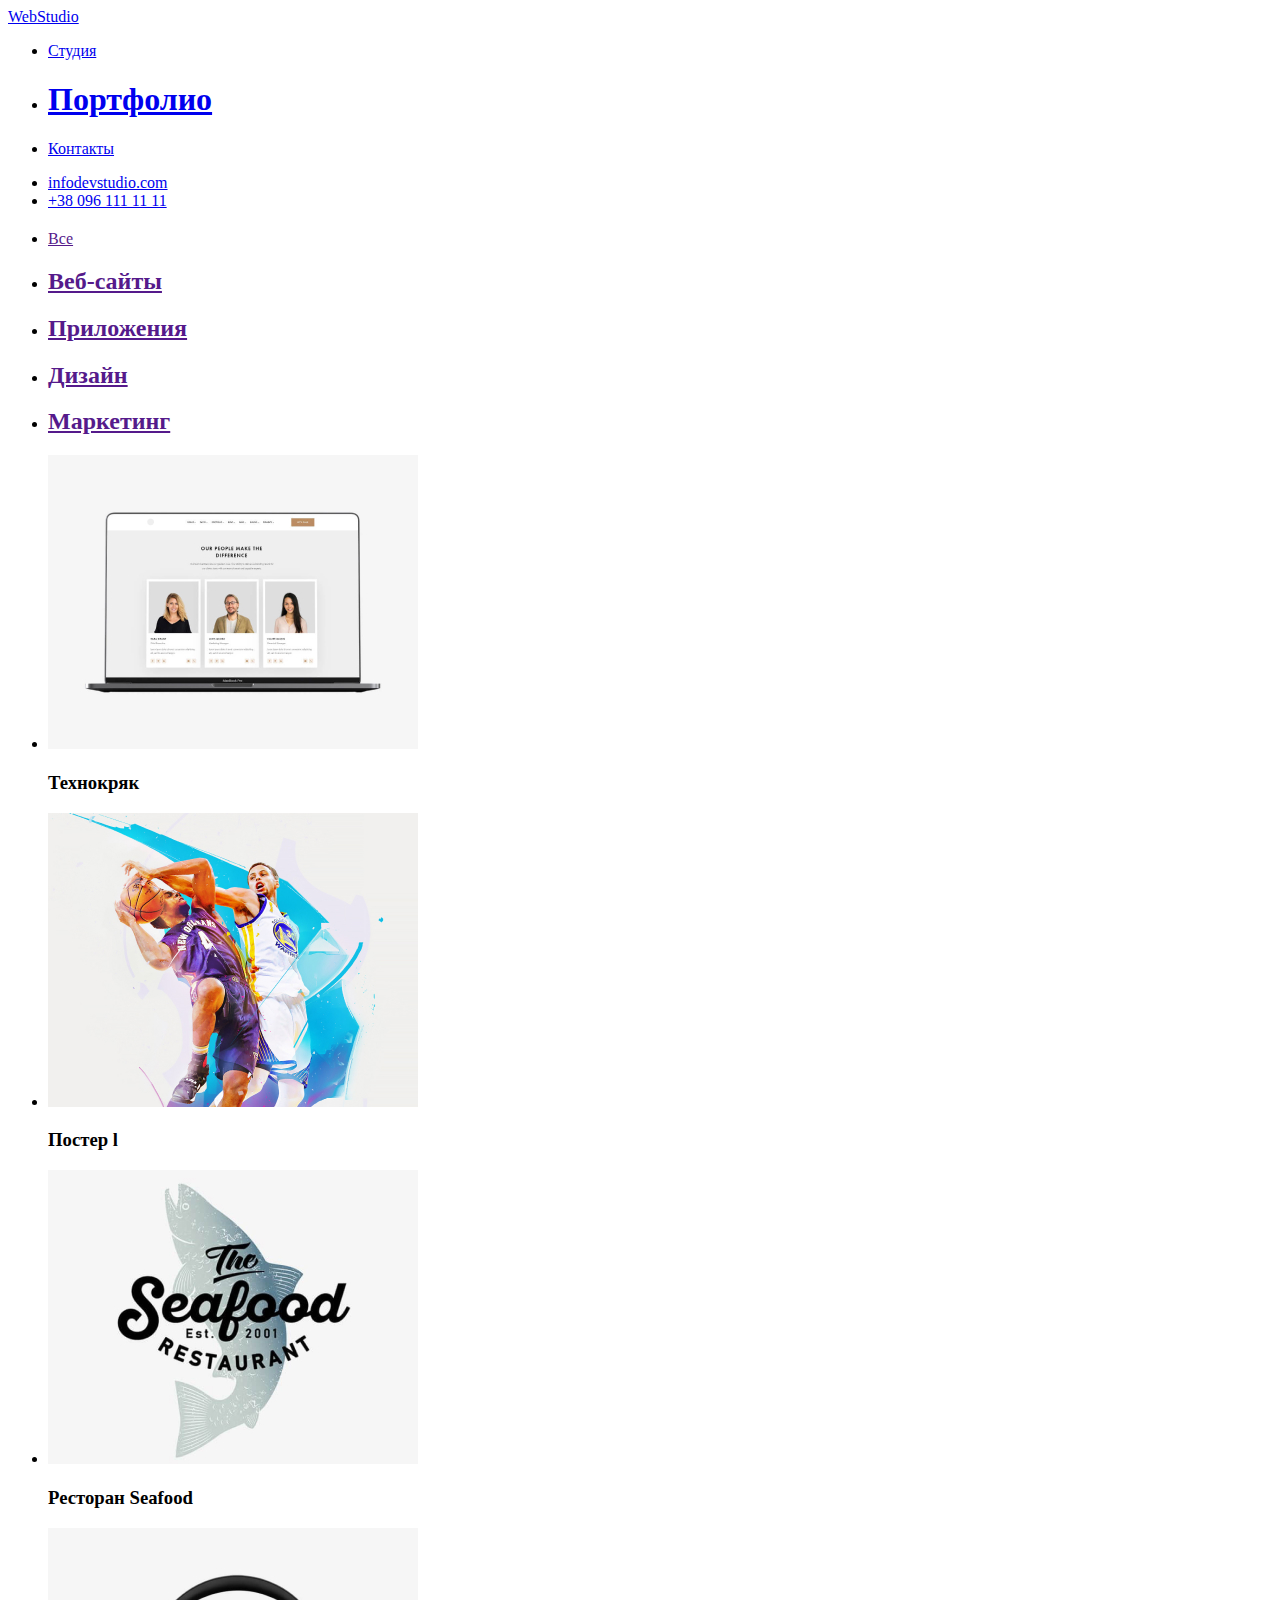
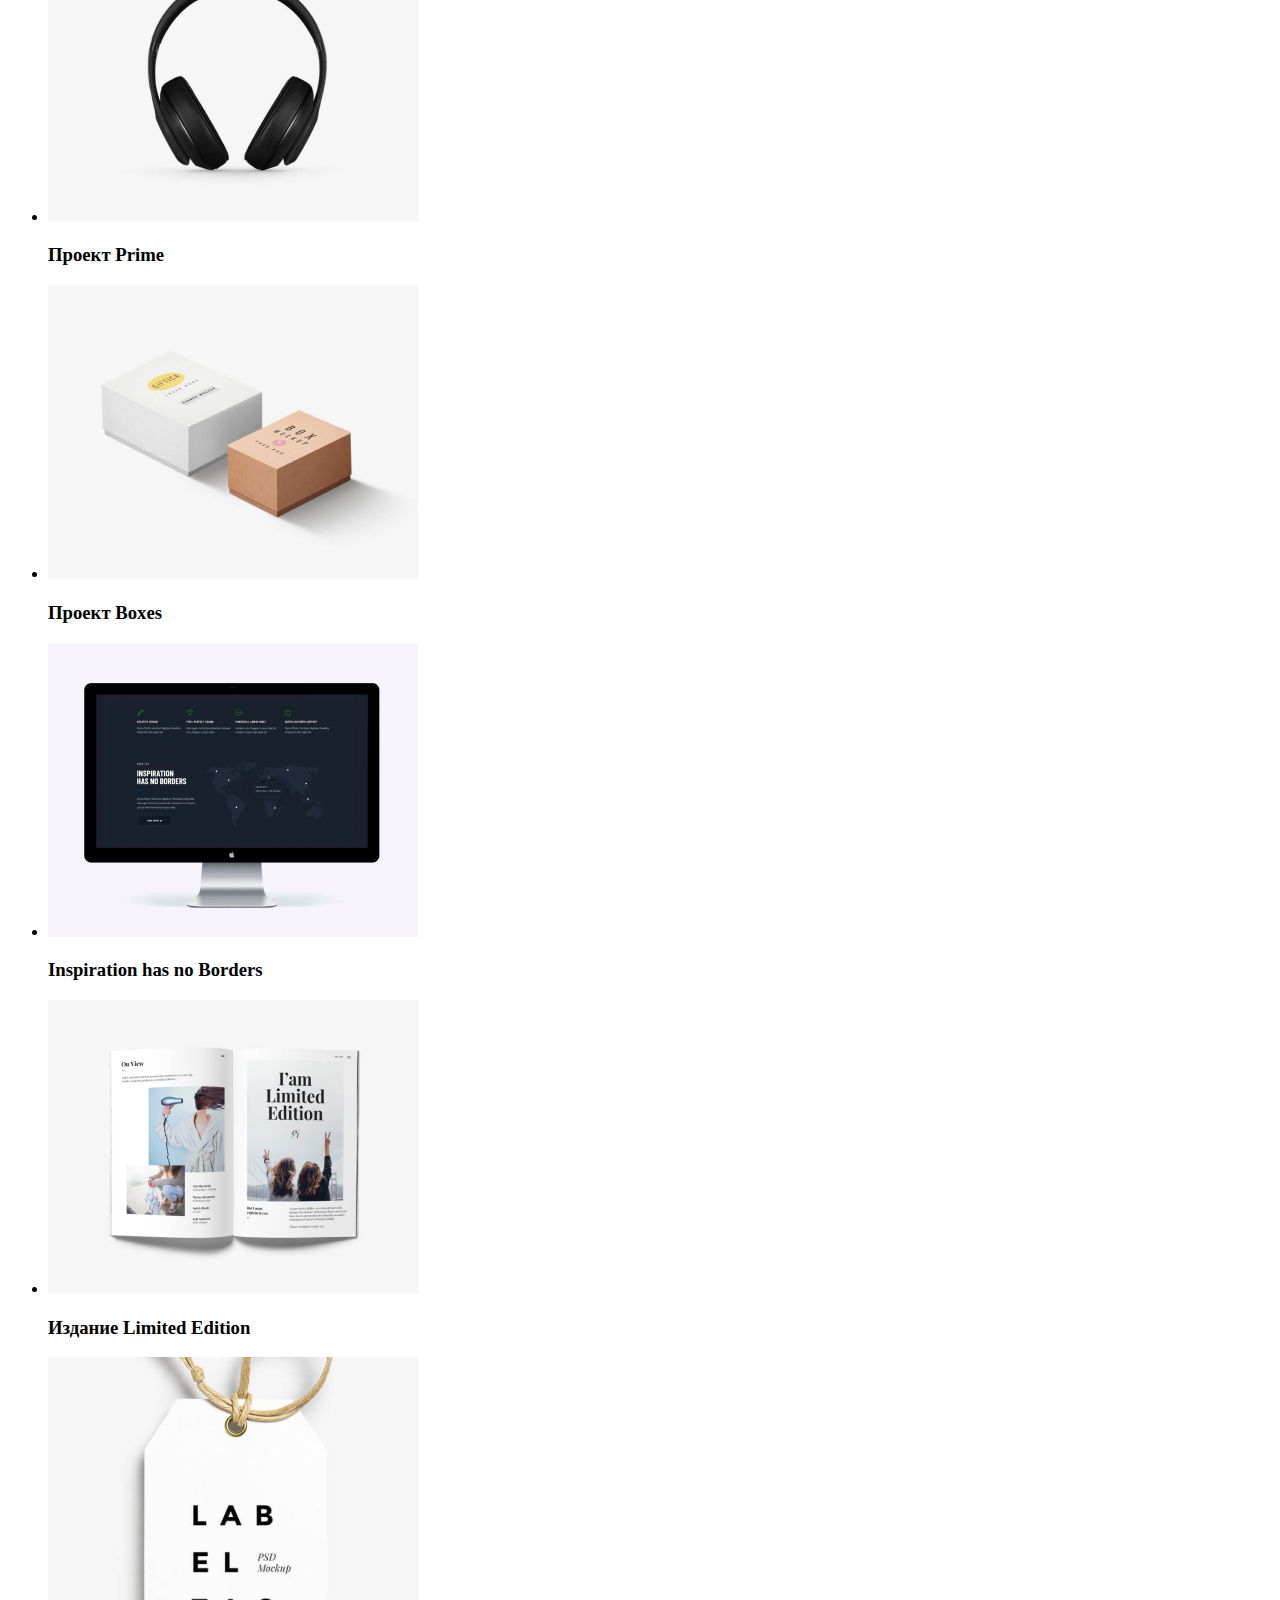
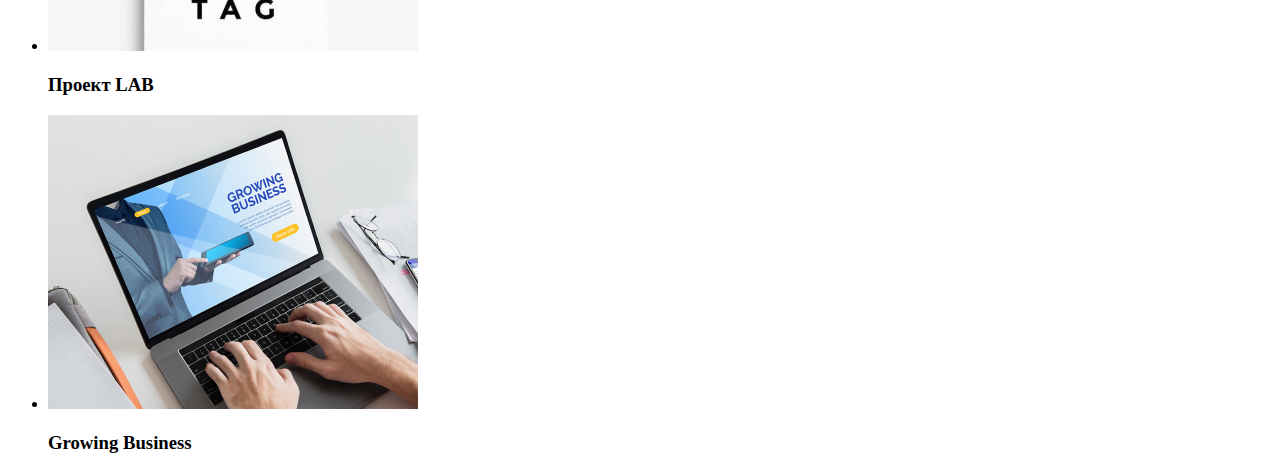
==== portfolio.html @ 46fba80f "Второе дз. Не законченное. Завтра все сделаю." ====
<!DOCTYPE html>
<html lang="ru">
<head>
    <meta charset="UTF-8">
    <meta http-equiv="X-UA-Compatible" content="IE=edge">
    <meta name="viewport" content="width=device-width, initial-scale=1.0">
    <title>Portfolio</title>
</head>
<body>
    <header>
        <a href="#">WebStudio</a>
        
        <nav>
            <ul>
                <li><a href="#">Студия</a></li>
                <li><a href="#"><h1>Портфолио</h1></a></li>
                <li><a href="#">Контакты</a></li>
            </ul>
        </nav>
        
        <ul>
            <li>
                <a href="mailto:infodevstudio.com">infodevstudio.com</a>
            </li>
            <li>
                <a href="tel:+380961111111">+38 096 111 11 11</a>
            </li>
        </ul>
    </header>

    <main>
        <section>
            <ul>
                <li><a href=""><h2></h2>Все</a></li>
                <li><a href=""><h2>Веб-сайты</h2></a></li>
                <li><a href=""><h2>Приложения</h2></a></li>
                <li><a href=""><h2>Дизайн</h2></a></li>
                <li><a href=""><h2>Маркетинг</h2></a></li>
            </ul>
        </section>

        <section>
            <ul>
                <li>
                    <img src="./images/people.jpg" alt="Люди" width="370">
                    <h3>Технокряк</h3>
                    <p></p>
                </li>
                <li>
                    <img src="./images/sport.jpg" alt="Спортсмены" width="370">
                    <h3>Постер <span>l</span> </h3>
                    <p></p>
                </li>
                <li>
                    <img src="./images/seafood.jpg" alt="Морская еда" width="370">
                    <h3>Ресторан Seafood</h3>
                    <p></p>
                </li>
                <li>
                    <img src="./images/nausnik.jpg" alt="Наушники" width="370">
                    <h3>Проект Prime</h3>
                    <p></p>
                </li>
                <li>
                    <img src="./images/boxes.jpg" alt="Подарочная упаковка" width="370">
                    <h3>Проект Boxes</h3>
                    <p></p>
                </li>
                <li>
                    <img src="./images/display.jpg" alt="Монитор" width="370">
                    <h3>Inspiration has no Borders</h3>
                    <p></p>
                </li>
                <li>
                    <img src="./images/book.jpg" alt="Книга" width="370">
                    <h3>Издание Limited Edition</h3>
                    <p></p>
                </li>
                <li>
                    <img src="./images/sheet.jpg" alt="Этикетка" width="370">
                    <h3>Проект LAB</h3>
                    <p></p>
                </li>
                <li>
                    <img src="./images/notebook.jpg" alt="Ноутбук" width="370">
                    <h3>Growing Business</h3>
                    <p></p>
                </li>
            </ul>
        </section>
    </main>

    <footer>

    </footer>
    
</body>
</html>
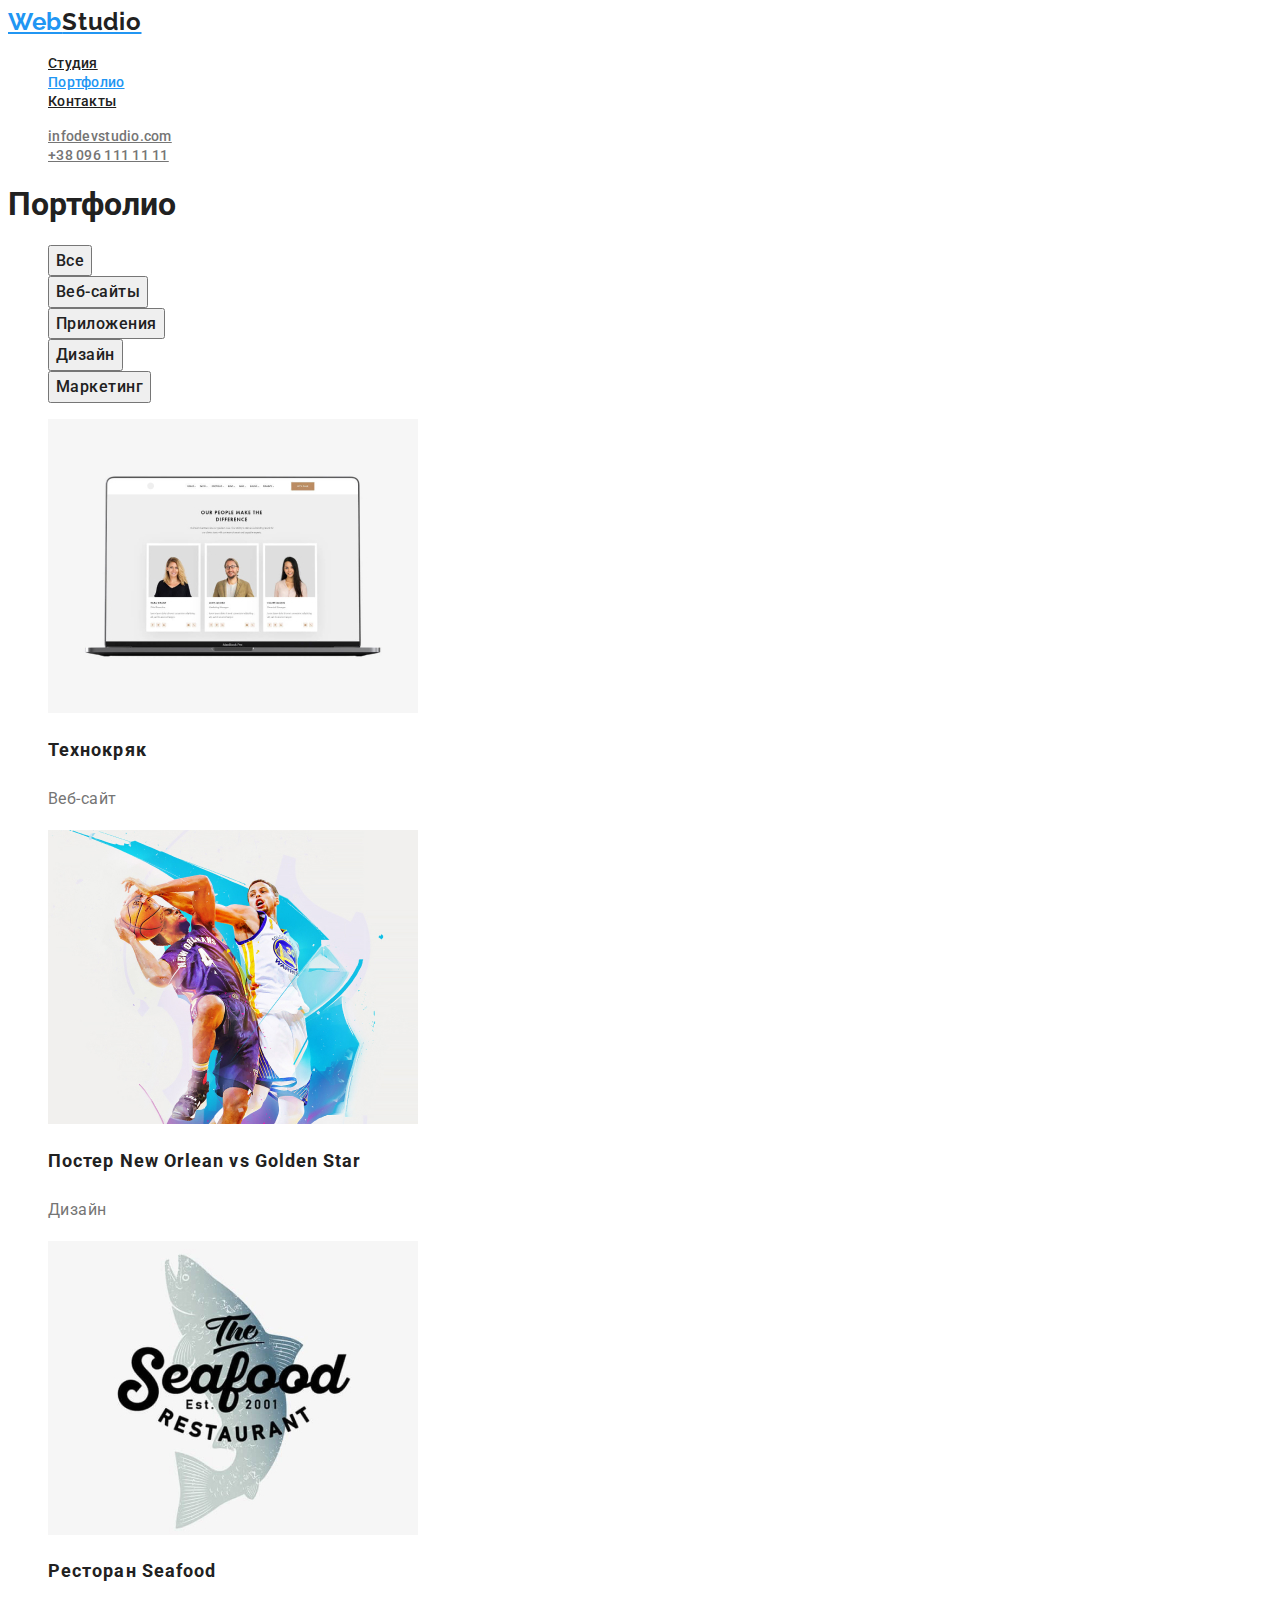
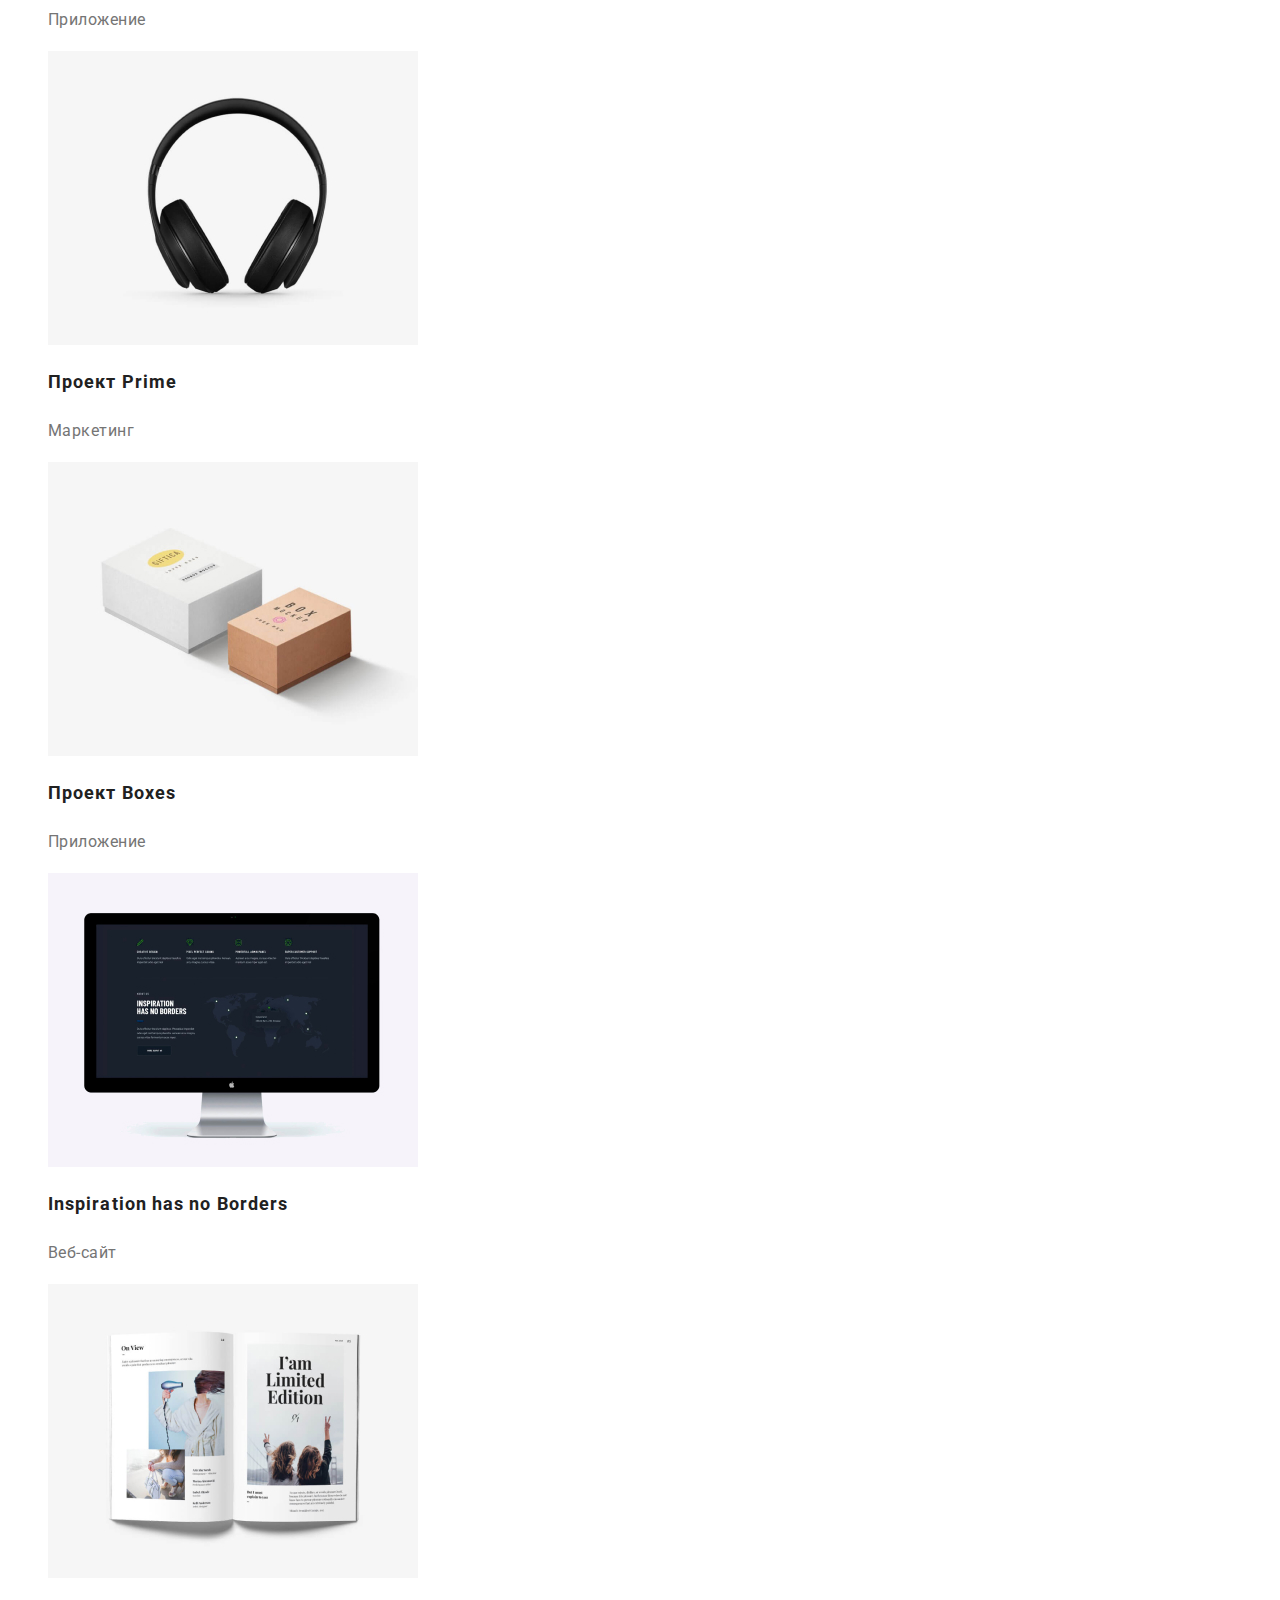
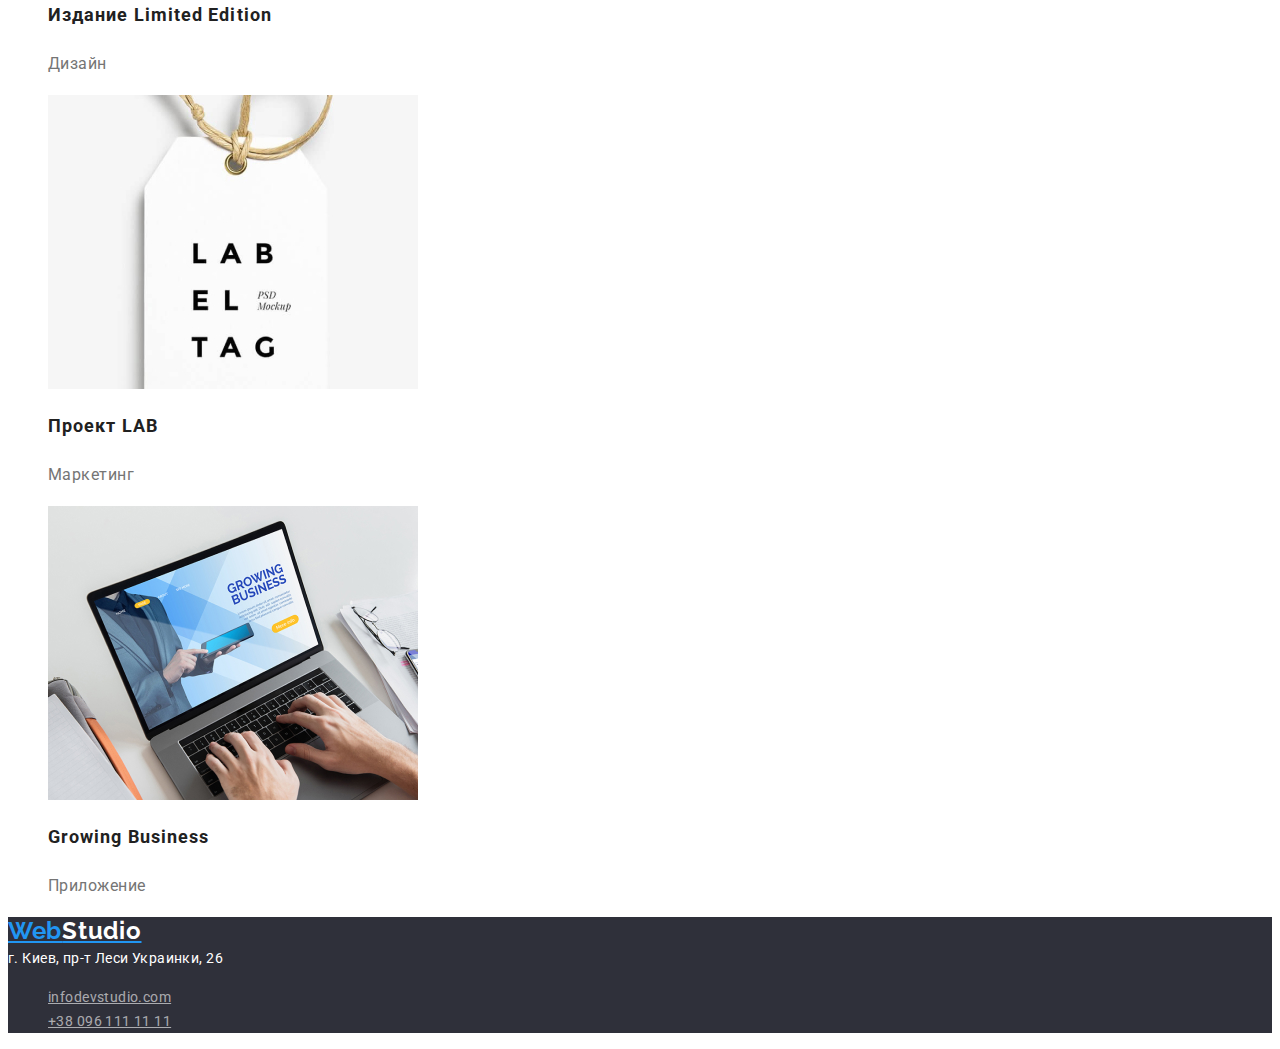
==== commit 8b92eeb6: "Домашка №2" ====
--- a/portfolio.html
+++ b/portfolio.html
@@ -5,93 +5,108 @@
     <meta http-equiv="X-UA-Compatible" content="IE=edge">
     <meta name="viewport" content="width=device-width, initial-scale=1.0">
     <title>Portfolio</title>
+    <link rel="preconnect" href="https://fonts.googleapis.com">
+    <link rel="preconnect" href="https://fonts.gstatic.com" crossorigin>
+    <link href="https://fonts.googleapis.com/css2?family=Raleway:wght@700&family=Roboto:wght@400;500;700;900&display=swap"
+        rel="stylesheet">
+    <link rel="stylesheet" href="./css/styles.css">
 </head>
 <body>
     <header>
-        <a href="#">WebStudio</a>
+        <a href="#" class="logo">Web<span class="logo-header">Studio</span></a>
         
-        <nav>
+        <nav class="site-nav">
             <ul>
-                <li><a href="#">Студия</a></li>
-                <li><a href="#"><h1>Портфолио</h1></a></li>
-                <li><a href="#">Контакты</a></li>
+                <li><a href="./index.html" class="link ">Студия</a></li>
+                <li><a href="./portfolio.html"class="link current">Портфолио</a></li>
+                <li><a href="#"class="link">Контакты</a></li>
             </ul>
         </nav>
         
-        <ul>
+        <ul class="auth-header">
             <li>
-                <a href="mailto:infodevstudio.com">infodevstudio.com</a>
+                <a href="mailto:infodevstudio.com" class="auth-link">infodevstudio.com</a>
             </li>
             <li>
-                <a href="tel:+380961111111">+38 096 111 11 11</a>
+                <a href="tel:+380961111111" class="auth-link">+38 096 111 11 11</a>
             </li>
         </ul>
     </header>
 
     <main>
-        <section>
-            <ul>
-                <li><a href=""><h2></h2>Все</a></li>
-                <li><a href=""><h2>Веб-сайты</h2></a></li>
-                <li><a href=""><h2>Приложения</h2></a></li>
-                <li><a href=""><h2>Дизайн</h2></a></li>
-                <li><a href=""><h2>Маркетинг</h2></a></li>
-            </ul>
-        </section>
+        <h1>Портфолио</h1>
+        <ul>
+            <li ><button type="button"class="filter-button filter">Все</button></li>
+            <li><button type="button" class="filter-button filter">Веб-сайты</button></li>
+            <li><button type="button" class="filter-button filter">Приложения</button></li>
+            <li><button type="button" class="filter-button filter">Дизайн</button></li>
+            <li><button type="button" class="filter-button filter">Маркетинг</button></li>
+        </ul>
 
         <section>
             <ul>
                 <li>
                     <img src="./images/people.jpg" alt="Люди" width="370">
-                    <h3>Технокряк</h3>
-                    <p></p>
+                    <h2 class="card-title">Технокряк</h2>
+                    <p class="card-filter">Веб-сайт</p>
                 </li>
                 <li>
                     <img src="./images/sport.jpg" alt="Спортсмены" width="370">
-                    <h3>Постер <span>l</span> </h3>
-                    <p></p>
+                    <h2 class="card-title">Постер <span lang="en">New Orlean vs Golden Star</span></h2>
+                    <p class="card-filter">Дизайн</p>
                 </li>
                 <li>
                     <img src="./images/seafood.jpg" alt="Морская еда" width="370">
-                    <h3>Ресторан Seafood</h3>
-                    <p></p>
+                    <h2 class="card-title">Ресторан <span lang="en">Seafood</span></h2>
+                    <p class="card-filter">Приложение</p>
                 </li>
                 <li>
                     <img src="./images/nausnik.jpg" alt="Наушники" width="370">
-                    <h3>Проект Prime</h3>
-                    <p></p>
+                    <h2 class="card-title">Проект <span lang="en">Prime</span> </h2>
+                    <p class="card-filter">Маркетинг</p>
                 </li>
                 <li>
                     <img src="./images/boxes.jpg" alt="Подарочная упаковка" width="370">
-                    <h3>Проект Boxes</h3>
-                    <p></p>
+                    <h2 class="card-title">Проект <span lang="en">Boxes</span></h2>
+                    <p class="card-filter">Приложение</p>
                 </li>
                 <li>
                     <img src="./images/display.jpg" alt="Монитор" width="370">
-                    <h3>Inspiration has no Borders</h3>
-                    <p></p>
+                    <h2 class="card-title"><span lang="en">Inspiration has no Borders</span></h2>
+                    <p class="card-filter">Веб-сайт</p>
                 </li>
                 <li>
                     <img src="./images/book.jpg" alt="Книга" width="370">
-                    <h3>Издание Limited Edition</h3>
-                    <p></p>
+                    <h2 class="card-title">Издание <span lang="en"></span> Limited Edition</h2>
+                    <p class="card-filter">Дизайн</p>
                 </li>
                 <li>
                     <img src="./images/sheet.jpg" alt="Этикетка" width="370">
-                    <h3>Проект LAB</h3>
-                    <p></p>
+                    <h2 class="card-title">Проект  <span lang="en">LAB</span> </h2>
+                    <p class="card-filter">Маркетинг</p>
                 </li>
                 <li>
                     <img src="./images/notebook.jpg" alt="Ноутбук" width="370">
-                    <h3>Growing Business</h3>
-                    <p></p>
+                    <h2 class="card-title"> <span lang="en">Growing Business</span> </h2>
+                    <p class="card-filter">Приложение</p>
                 </li>
             </ul>
         </section>
     </main>
 
-    <footer>
-
+    <footer class="background-footer">
+        <a href="#" class="logo">Web<span class="logo-footer">Studio</span></a>
+        <address class="adress">
+            г. Киев, пр-т Леси Украинки, 26
+        </address>
+        <ul>
+            <li>
+                <a href="mailto:infodevstudio.com" class="footer-auth">infodevstudio.com</a>
+            </li>
+            <li>
+                <a href="tel:+380961111111" class="footer-auth">+38 096 111 11 11</a>
+            </li>
+        </ul>
     </footer>
     
 </body>
--- a/css/styles.css
+++ b/css/styles.css
@@ -0,0 +1,130 @@
+/* Цвет основного текста #212121 */
+/* Цвет вторичного тексат #757575 */
+/* Цвет текста телефона и почты в футере rgba(255, 255, 255, 0.6) */
+/* Белый цвет #FFFFFF */
+/* Цвет акцентированных элементов #2196F3 */
+/* Цвет фона футера #2F303A */
+
+:root {
+    --brend-color: #2196F3;
+    --white: #fff;
+    --main-text-color: #212121;
+    --second-text-color: #757575;
+    --color-text-footer: rgba(255, 255, 255, 0.6);
+    --footer-color: #2F303A;
+}
+
+/* Общие стили для тега боди */
+body{
+    background-color: #fff;
+    font-family: roboto, sans-serif;
+    color: #212121;
+}
+
+
+/* Цвет половины логотипа */
+.logo-header {
+    color: var(--main-text-color);
+}
+
+/* Убираем в списках точки, Репета показал - прикольно!*/
+ul {
+    list-style: none;
+
+}
+.logo {   
+        font-family: 'Raleway';
+        font-weight: 700;
+        font-size: 24px;
+        line-height: 1.2;
+        /* identical to box height */
+        letter-spacing: 0.03em;
+        color: var(--brend-color);
+}
+/* HADER */
+/* Навигация */
+.site-nav a {
+    font-family: 'Roboto';
+    font-weight: 500;
+    font-size: 14px;
+    line-height: 1.2;
+    letter-spacing: 0.02em;
+    color: var(--main-text-color);
+}
+
+.site-nav .link.current {
+    color: var(--brend-color);
+}
+
+.auth-link {
+    font-family: 'Roboto';
+    font-weight: 500;
+    font-size: 14px;
+    line-height: 1.2;
+    letter-spacing: 0.02em;
+    color: var(--second-text-color);
+}
+
+.filter-button {
+    font-family: 'Roboto';
+    font-weight: 500;
+    font-size: 16px;
+    line-height: 1.6;
+    text-align: center;
+    letter-spacing: 0.03em;
+    color: var(--main-text-color);
+}
+
+.filter-button.filter:hover,
+.filter-button.filter:focus
+ {
+    cursor: pointer;
+    background-color: var(--brend-color);
+}
+/* Область карточек */
+.card-title {
+font-family: 'Roboto';
+font-weight: 700;
+font-size: 18px;
+line-height: 2;
+letter-spacing: 0.06em;
+color: var(--main-text-color);
+}
+
+.card-filter {
+    font-family: 'Roboto';
+    font-size: 16px;
+    line-height: 30px;
+    letter-spacing: 0.03em;
+    color: var(--second-text-color);
+}
+
+/* Footer */
+
+.background-footer {
+    background: var(--footer-color);
+}
+
+.logo-footer {
+    color: var(--white);
+}
+
+.adress {
+    font-family: 'Roboto';
+    font-style: normal;
+    font-weight: 400;
+    font-size: 14px;
+    line-height: 24px;
+    letter-spacing: 0.03em;
+    color: var(--white);
+}
+
+.footer-auth {
+    font-family: 'Roboto';
+        font-style: normal;
+        font-weight: 400;
+        font-size: 14px;
+        line-height: 1.7;
+        letter-spacing: 0.03em;
+        color: var(--color-text-footer);
+}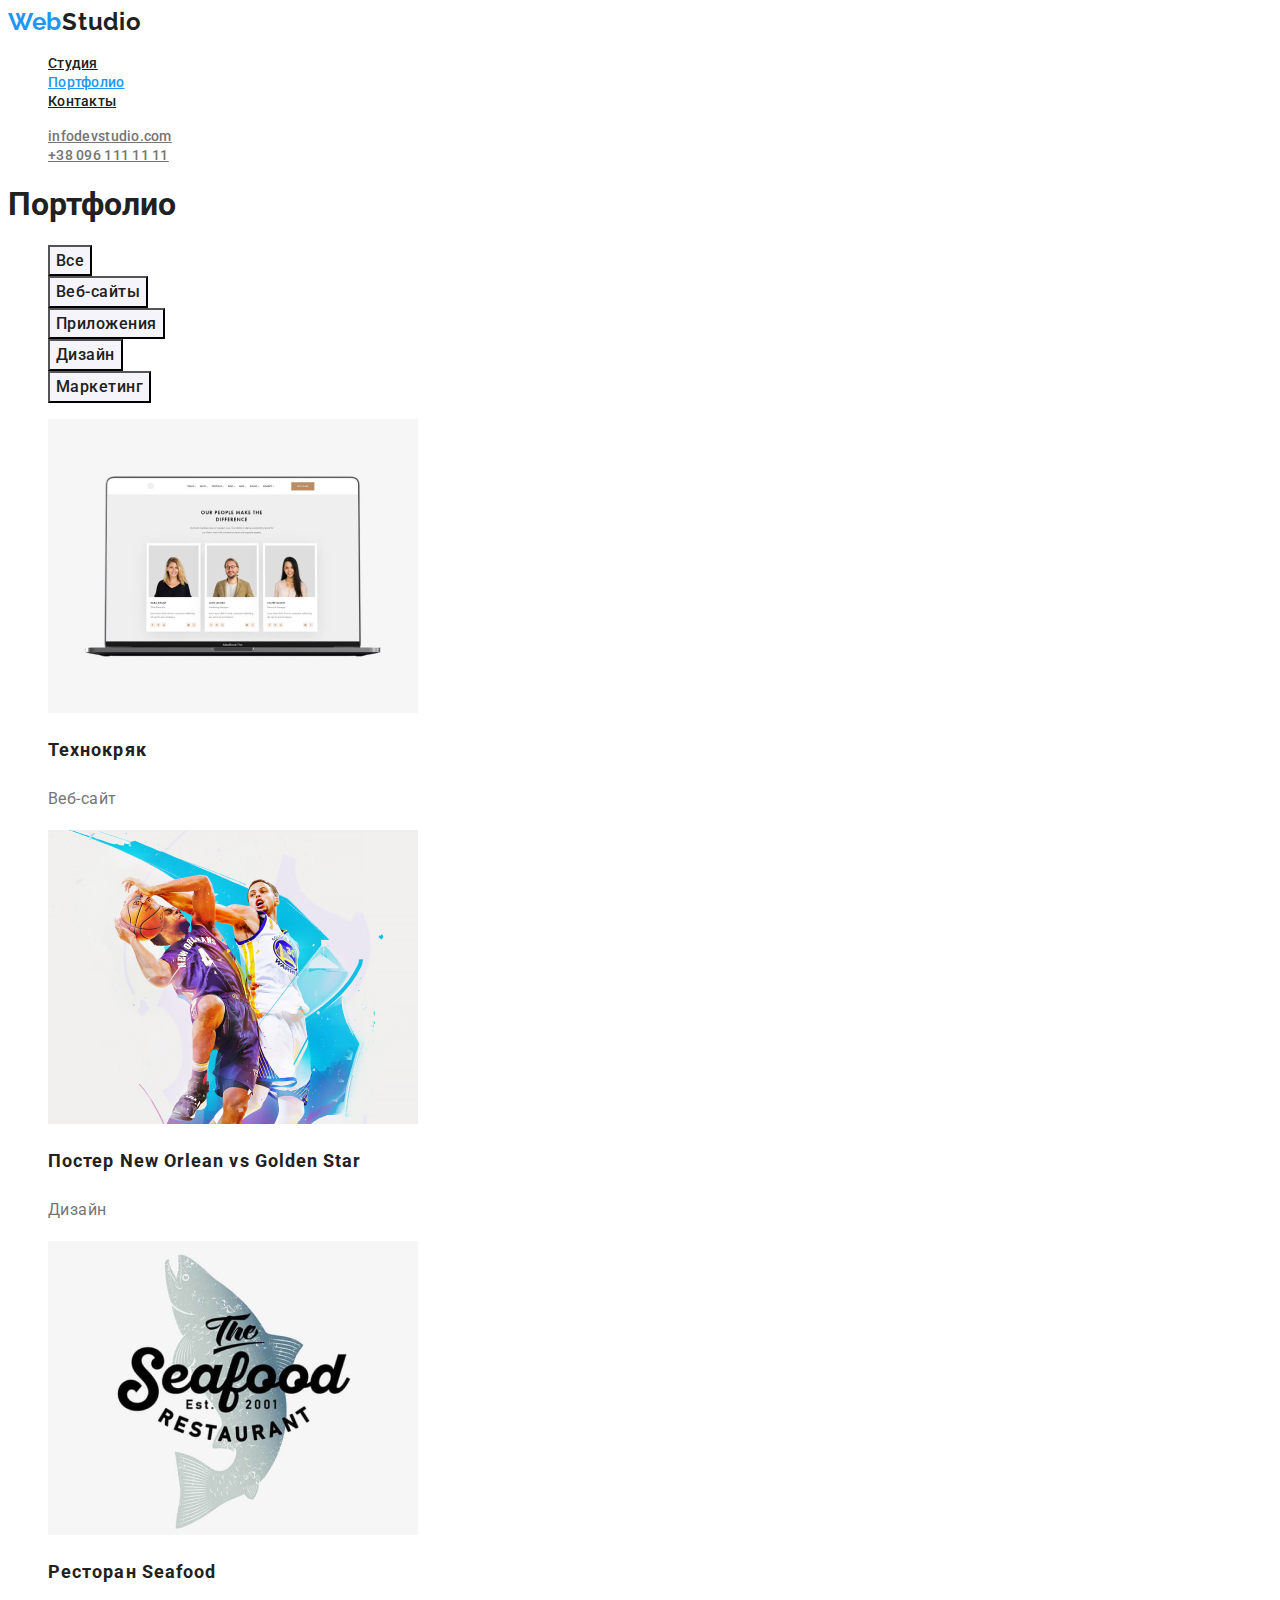
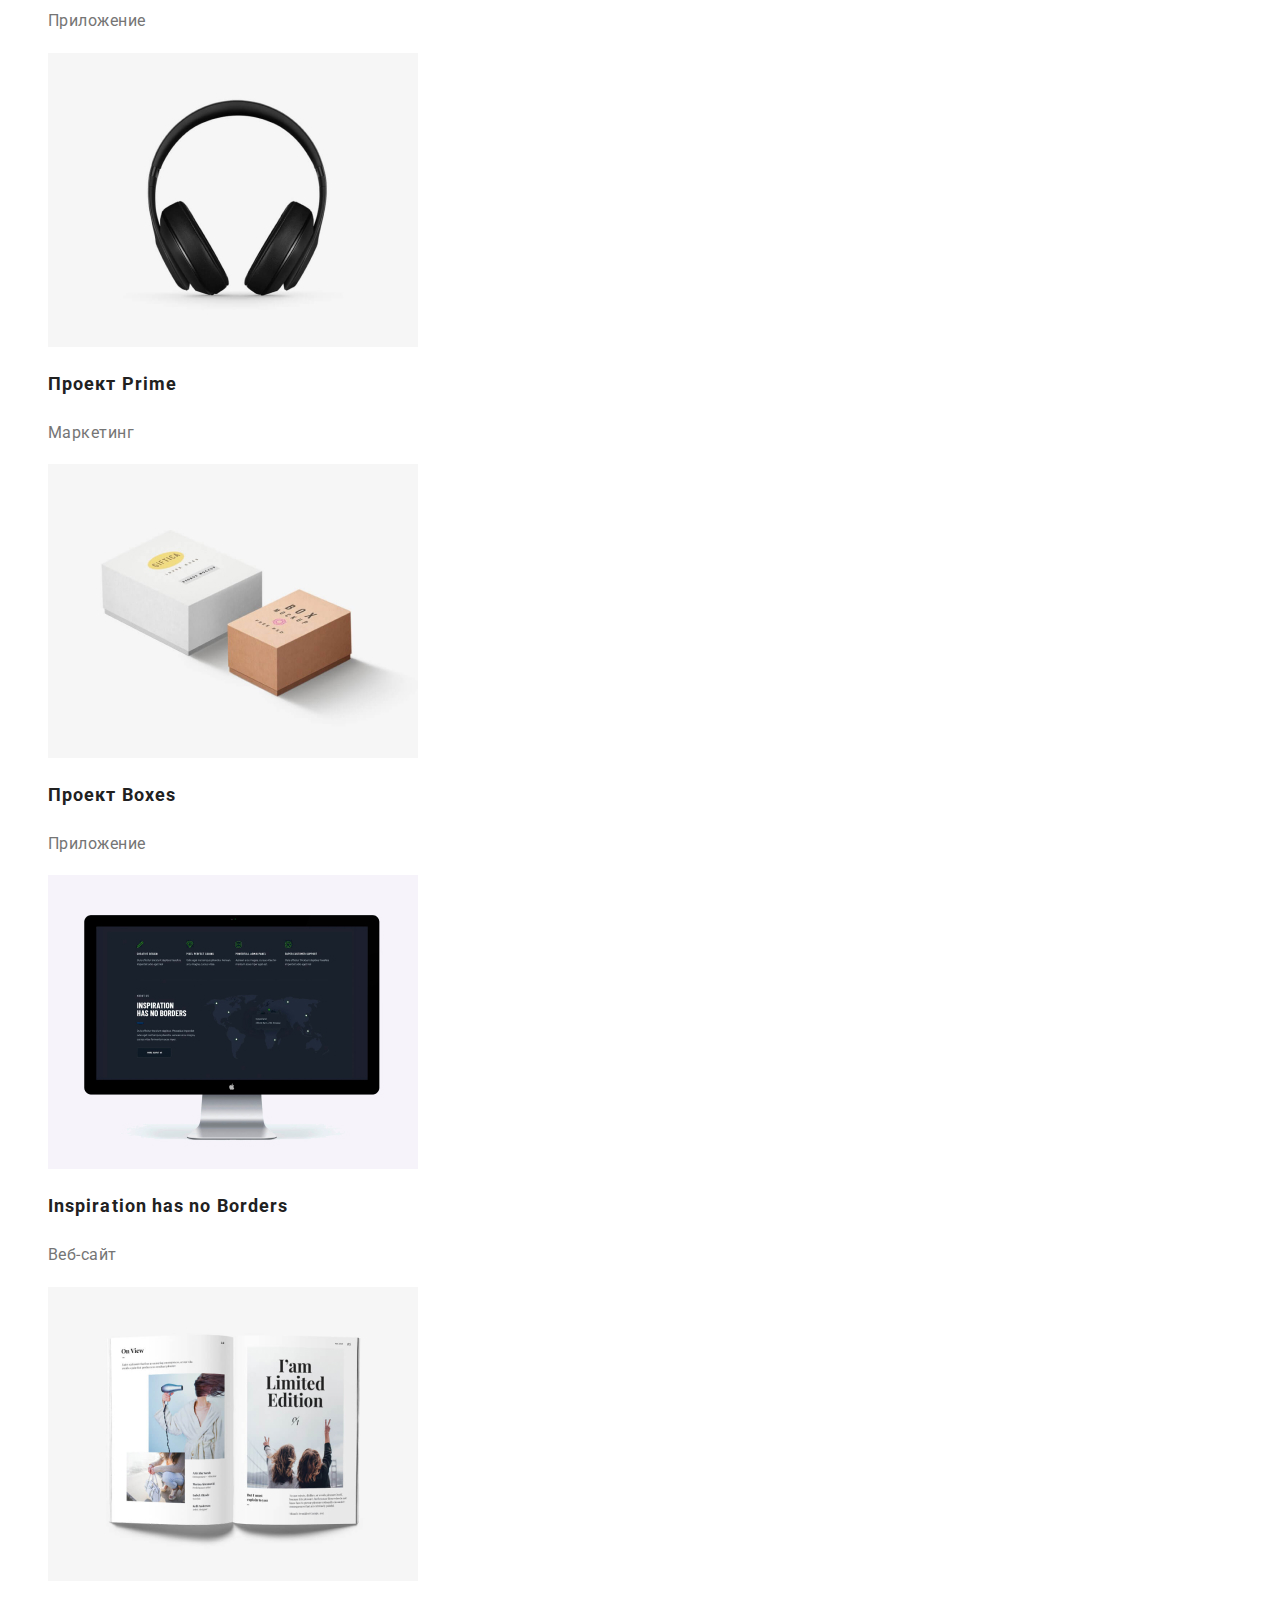
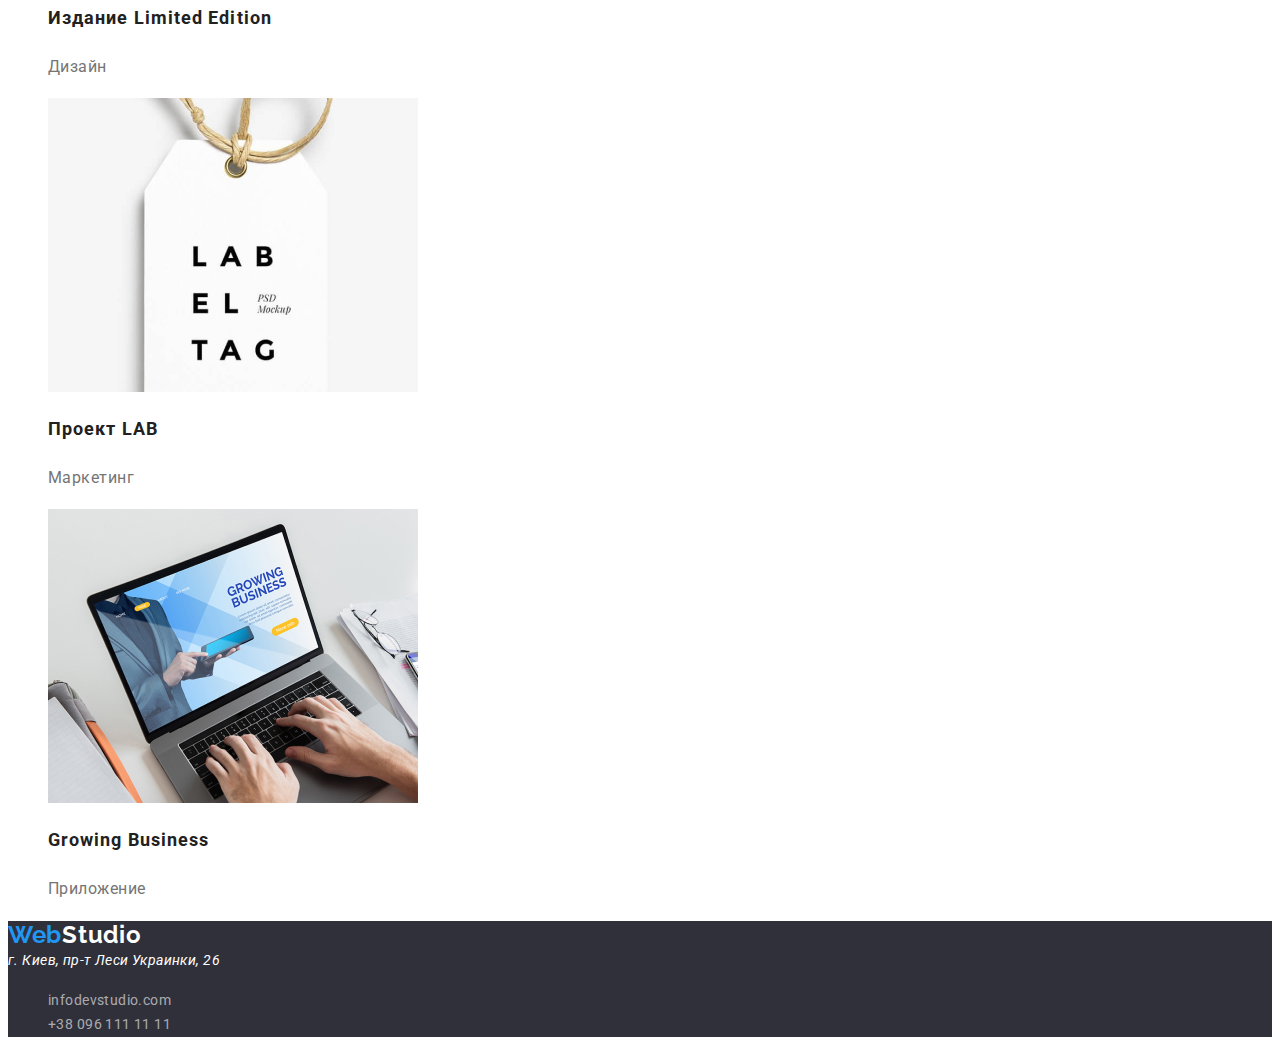
==== commit eed4cbe7: "дз 2 доработка" ====
--- a/portfolio.html
+++ b/portfolio.html
@@ -18,8 +18,8 @@
         <nav class="site-nav">
             <ul>
                 <li><a href="./index.html" class="link ">Студия</a></li>
-                <li><a href="./portfolio.html"class="link current">Портфолио</a></li>
-                <li><a href="#"class="link">Контакты</a></li>
+                <li><a href="./portfolio.html" class="link current">Портфолио</a></li>
+                <li><a href="#" class="link">Контакты</a></li>
             </ul>
         </nav>
         
@@ -34,16 +34,17 @@
     </header>
 
     <main>
-        <h1>Портфолио</h1>
-        <ul>
-            <li ><button type="button"class="filter-button filter">Все</button></li>
-            <li><button type="button" class="filter-button filter">Веб-сайты</button></li>
-            <li><button type="button" class="filter-button filter">Приложения</button></li>
-            <li><button type="button" class="filter-button filter">Дизайн</button></li>
-            <li><button type="button" class="filter-button filter">Маркетинг</button></li>
-        </ul>
+        <section>
 
-        <section>
+            <h1>Портфолио</h1>
+            <ul>
+                <li><button type="button" class="filter-button filter">Все</button></li>
+                <li><button type="button" class="filter-button filter">Веб-сайты</button></li>
+                <li><button type="button" class="filter-button filter">Приложения</button></li>
+                <li><button type="button" class="filter-button filter">Дизайн</button></li>
+                <li><button type="button" class="filter-button filter">Маркетинг</button></li>
+            </ul>
+
             <ul>
                 <li>
                     <img src="./images/people.jpg" alt="Люди" width="370">
--- a/css/styles.css
+++ b/css/styles.css
@@ -12,13 +12,13 @@
     --second-text-color: #757575;
     --color-text-footer: rgba(255, 255, 255, 0.6);
     --footer-color: #2F303A;
+    --button-background: #F5F4FA;
 }
 
 /* Общие стили для тега боди */
 body{
-    background-color: #fff;
-    font-family: roboto, sans-serif;
-    color: #212121;
+    font-family: Roboto, sans-serif;
+    color: var(--main-text-color)
 }
 
 
@@ -37,14 +37,13 @@
         font-weight: 700;
         font-size: 24px;
         line-height: 1.2;
-        /* identical to box height */
         letter-spacing: 0.03em;
         color: var(--brend-color);
+        text-decoration: none;
 }
 /* HADER */
 /* Навигация */
 .site-nav a {
-    font-family: 'Roboto';
     font-weight: 500;
     font-size: 14px;
     line-height: 1.2;
@@ -57,7 +56,6 @@
 }
 
 .auth-link {
-    font-family: 'Roboto';
     font-weight: 500;
     font-size: 14px;
     line-height: 1.2;
@@ -65,25 +63,30 @@
     color: var(--second-text-color);
 }
 
+.auth-link:hover, 
+.auth-link:focus {
+    color: var(--main-text-color);
+}
+
 .filter-button {
-    font-family: 'Roboto';
+    font-family: inherit;
     font-weight: 500;
     font-size: 16px;
     line-height: 1.6;
-    text-align: center;
     letter-spacing: 0.03em;
     color: var(--main-text-color);
+    background-color: var(--button-background);
+    cursor: pointer;
 }
 
 .filter-button.filter:hover,
 .filter-button.filter:focus
  {
-    cursor: pointer;
     background-color: var(--brend-color);
+    color: #fff;
 }
 /* Область карточек */
 .card-title {
-font-family: 'Roboto';
 font-weight: 700;
 font-size: 18px;
 line-height: 2;
@@ -92,9 +95,8 @@
 }
 
 .card-filter {
-    font-family: 'Roboto';
     font-size: 16px;
-    line-height: 30px;
+    line-height: 1.9;
     letter-spacing: 0.03em;
     color: var(--second-text-color);
 }
@@ -102,29 +104,90 @@
 /* Footer */
 
 .background-footer {
-    background: var(--footer-color);
+    background-color: var(--footer-color);
 }
 
 .logo-footer {
     color: var(--white);
+    text-decoration: none;
 }
 
 .adress {
-    font-family: 'Roboto';
-    font-style: normal;
-    font-weight: 400;
     font-size: 14px;
-    line-height: 24px;
+    line-height: 1.7;
     letter-spacing: 0.03em;
     color: var(--white);
 }
 
 .footer-auth {
-    font-family: 'Roboto';
-        font-style: normal;
-        font-weight: 400;
-        font-size: 14px;
-        line-height: 1.7;
-        letter-spacing: 0.03em;
-        color: var(--color-text-footer);
+    font-size: 14px;
+    line-height: 1.7;
+    letter-spacing: 0.03em;
+    color: var(--color-text-footer);
+    text-decoration: none;
+}
+
+.footer-auth:hover,
+.footer-auth:focus {
+    color: var(--white);
+}
+
+/* index.html */
+/* кнопка героя */
+.hero {
+    font-weight: 900;
+    font-size: 44px;
+    line-height: 1.4;
+    letter-spacing: 0.06em;
+    text-transform: uppercase;
+    color: var(--main-text-color);
+}
+
+.hero-button {
+    background-color: var(--brend-color);
+    font-weight: 700;
+    font-size: 16px;
+    line-height: 1.9;
+    letter-spacing: 0.06em;
+    color: var(--white);
+    cursor: pointer;
+}
+/* преимущества */
+.advanteges h2 {
+    font-weight: 700;
+    font-size: 14px;
+    line-height: 1,2;
+    letter-spacing: 0.03em;
+    text-transform: uppercase;
+    color: var(--main-text-color);
+}
+
+.advanteges p {
+    font-size: 14px;
+    line-height: 1.7;
+    letter-spacing: 0.03em;
+    color: var(--second-text-color);
+}
+
+.info-heading {
+    font-weight: 700;
+    font-size: 36px;
+    line-height: 1.2;
+    letter-spacing: 0.03em;
+    color: var(--main-text-color);
+}
+
+.our-team h3 {
+    font-weight: 500;
+    font-size: 16px;
+    line-height: 1.2;
+    letter-spacing: 0.03em;
+    color: var(--main-text-color);
+}
+
+.our-team p {
+    font-size: 16px;
+    line-height: 1.2;
+    letter-spacing: 0.03em;
+    color: var(--second-text-color);
 }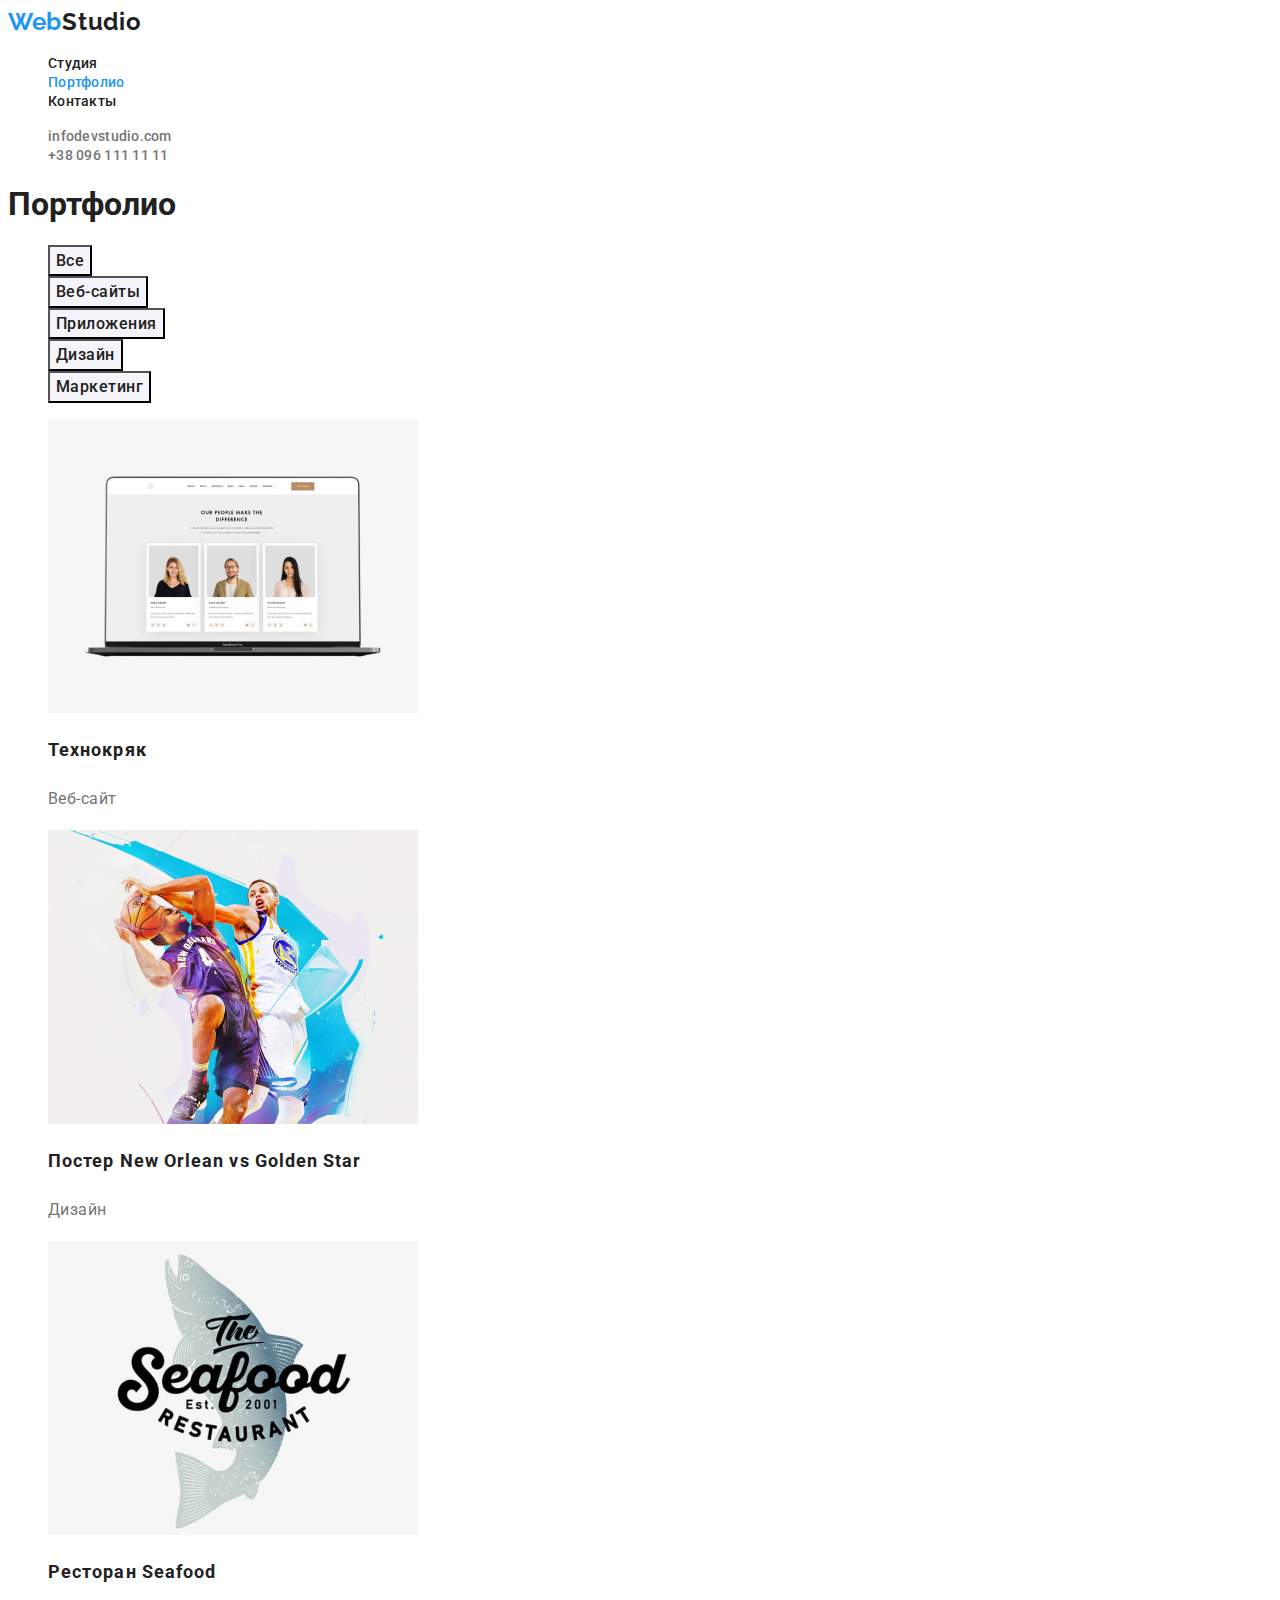
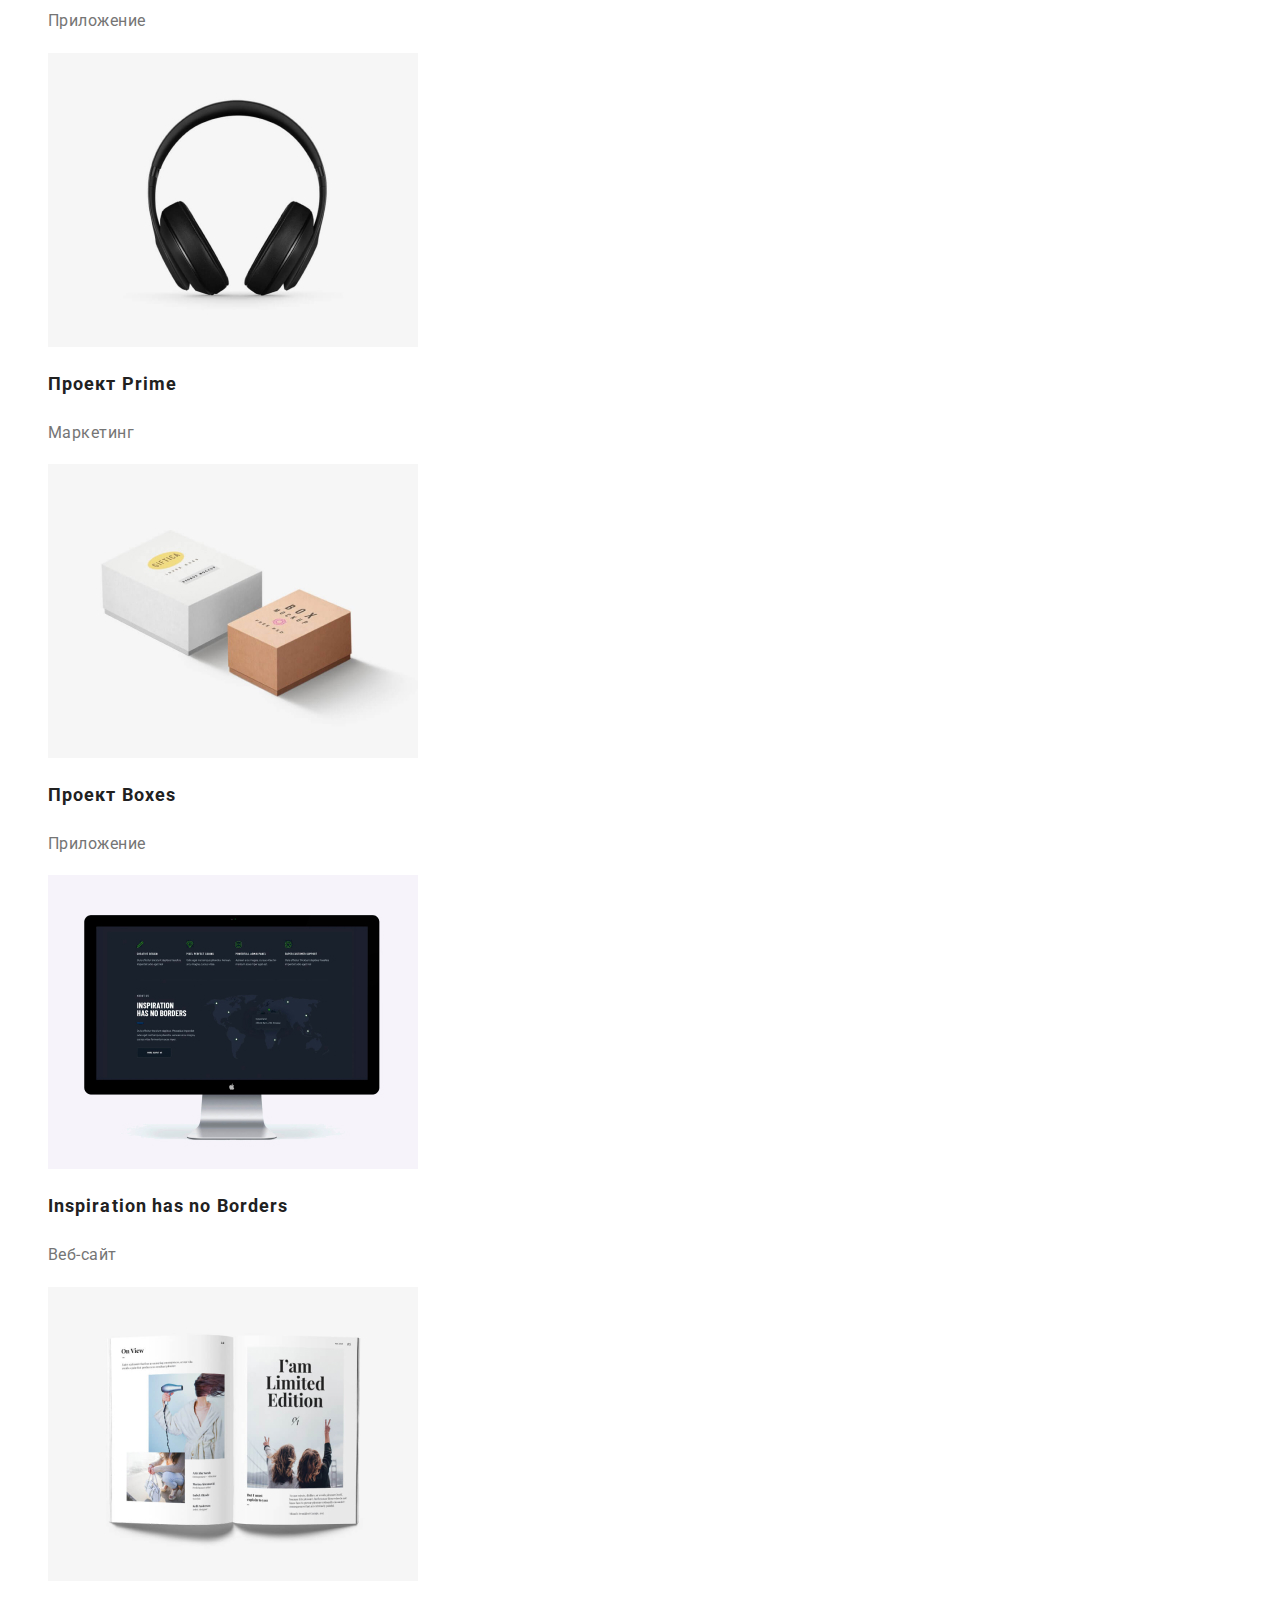
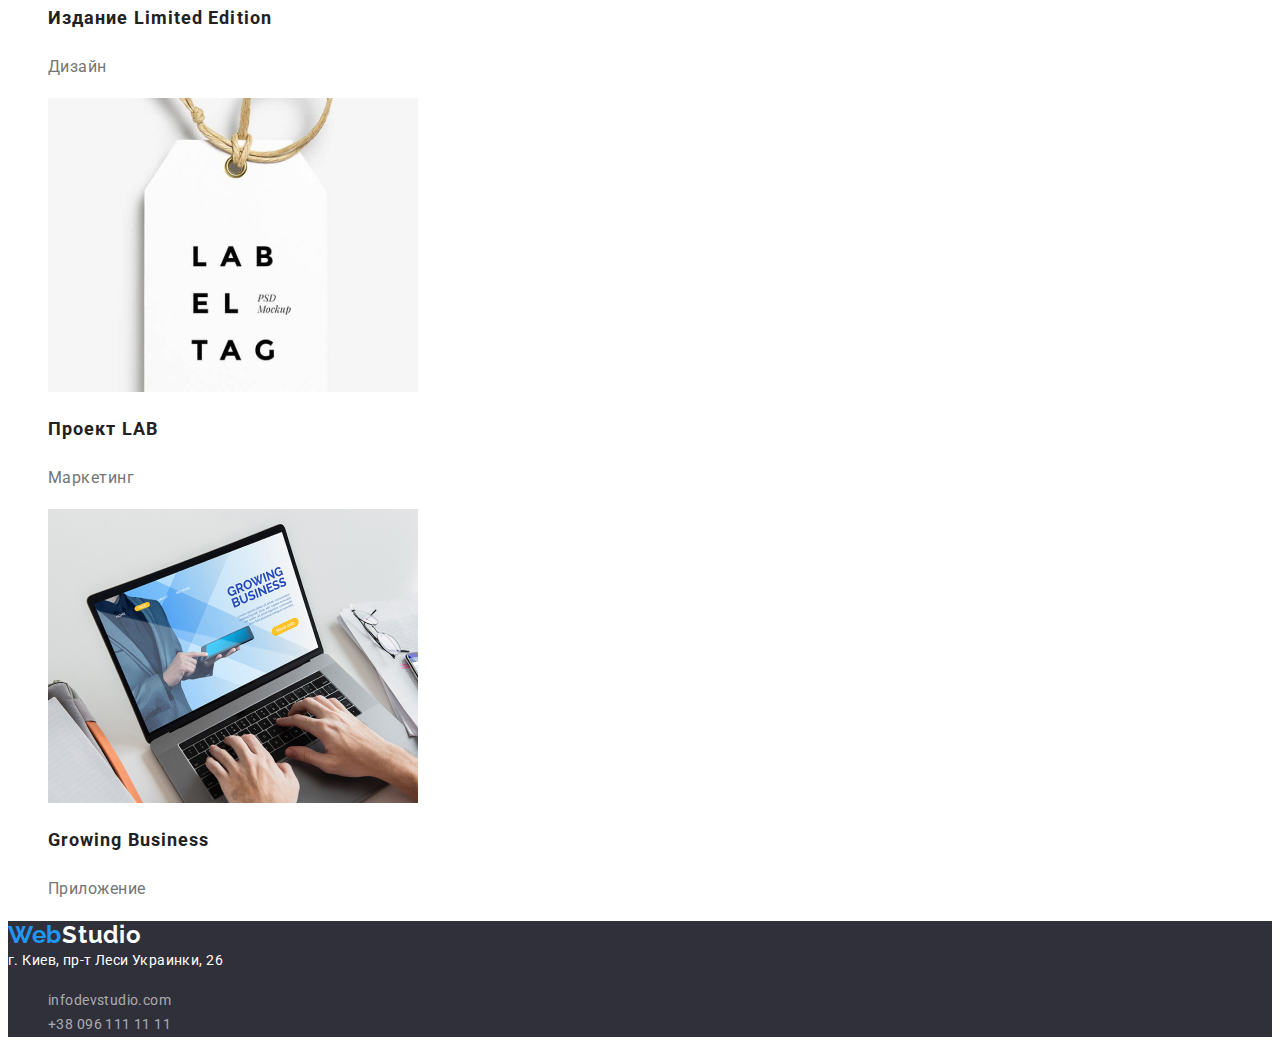
==== commit a4ea0628: "Домашнее задание 2 3я правка" ====
--- a/portfolio.html
+++ b/portfolio.html
@@ -17,18 +17,18 @@
         
         <nav class="site-nav">
             <ul>
-                <li><a href="./index.html" class="link ">Студия</a></li>
-                <li><a href="./portfolio.html" class="link current">Портфолио</a></li>
-                <li><a href="#" class="link">Контакты</a></li>
+                <li><a href="./index.html" class="link auth-link ">Студия</a></li>
+                <li><a href="./portfolio.html" class="link auth-link current">Портфолио</a></li>
+                <li><a href="#" class="link auth-link">Контакты</a></li>
             </ul>
         </nav>
         
         <ul class="auth-header">
             <li>
-                <a href="mailto:infodevstudio.com" class="auth-link">infodevstudio.com</a>
+                <a href="mailto:infodevstudio.com" class="auth-link link">infodevstudio.com</a>
             </li>
             <li>
-                <a href="tel:+380961111111" class="auth-link">+38 096 111 11 11</a>
+                <a href="tel:+380961111111" class="auth-link link">+38 096 111 11 11</a>
             </li>
         </ul>
     </header>
--- a/css/styles.css
+++ b/css/styles.css
@@ -42,6 +42,9 @@
         text-decoration: none;
 }
 /* HADER */
+.link {
+    text-decoration: none;
+}
 /* Навигация */
 .site-nav a {
     font-weight: 500;
@@ -65,7 +68,7 @@
 
 .auth-link:hover, 
 .auth-link:focus {
-    color: var(--main-text-color);
+    color: var(--brend-color);
 }
 
 .filter-button {
@@ -117,6 +120,7 @@
     line-height: 1.7;
     letter-spacing: 0.03em;
     color: var(--white);
+    font-style: normal;
 }
 
 .footer-auth {
@@ -129,10 +133,10 @@
 
 .footer-auth:hover,
 .footer-auth:focus {
-    color: var(--white);
+    color: var(--brend-color);
 }
 
-/* index.html */
+/* index.html MAIN*/
 /* кнопка героя */
 .hero {
     font-weight: 900;
@@ -140,10 +144,12 @@
     line-height: 1.4;
     letter-spacing: 0.06em;
     text-transform: uppercase;
-    color: var(--main-text-color);
+    color: var(--white);
+    background-color: #2F303A;
 }
 
 .hero-button {
+    font-family: inherit;
     background-color: var(--brend-color);
     font-weight: 700;
     font-size: 16px;
@@ -153,16 +159,16 @@
     cursor: pointer;
 }
 /* преимущества */
-.advanteges h2 {
+.advanteges-h2 {
     font-weight: 700;
     font-size: 14px;
-    line-height: 1,2;
+    line-height: 1.2;
     letter-spacing: 0.03em;
     text-transform: uppercase;
     color: var(--main-text-color);
 }
 
-.advanteges p {
+.advanteges-p {
     font-size: 14px;
     line-height: 1.7;
     letter-spacing: 0.03em;
@@ -177,7 +183,7 @@
     color: var(--main-text-color);
 }
 
-.our-team h3 {
+.our-team-h3 {
     font-weight: 500;
     font-size: 16px;
     line-height: 1.2;
@@ -185,7 +191,7 @@
     color: var(--main-text-color);
 }
 
-.our-team p {
+.our-team-p {
     font-size: 16px;
     line-height: 1.2;
     letter-spacing: 0.03em;
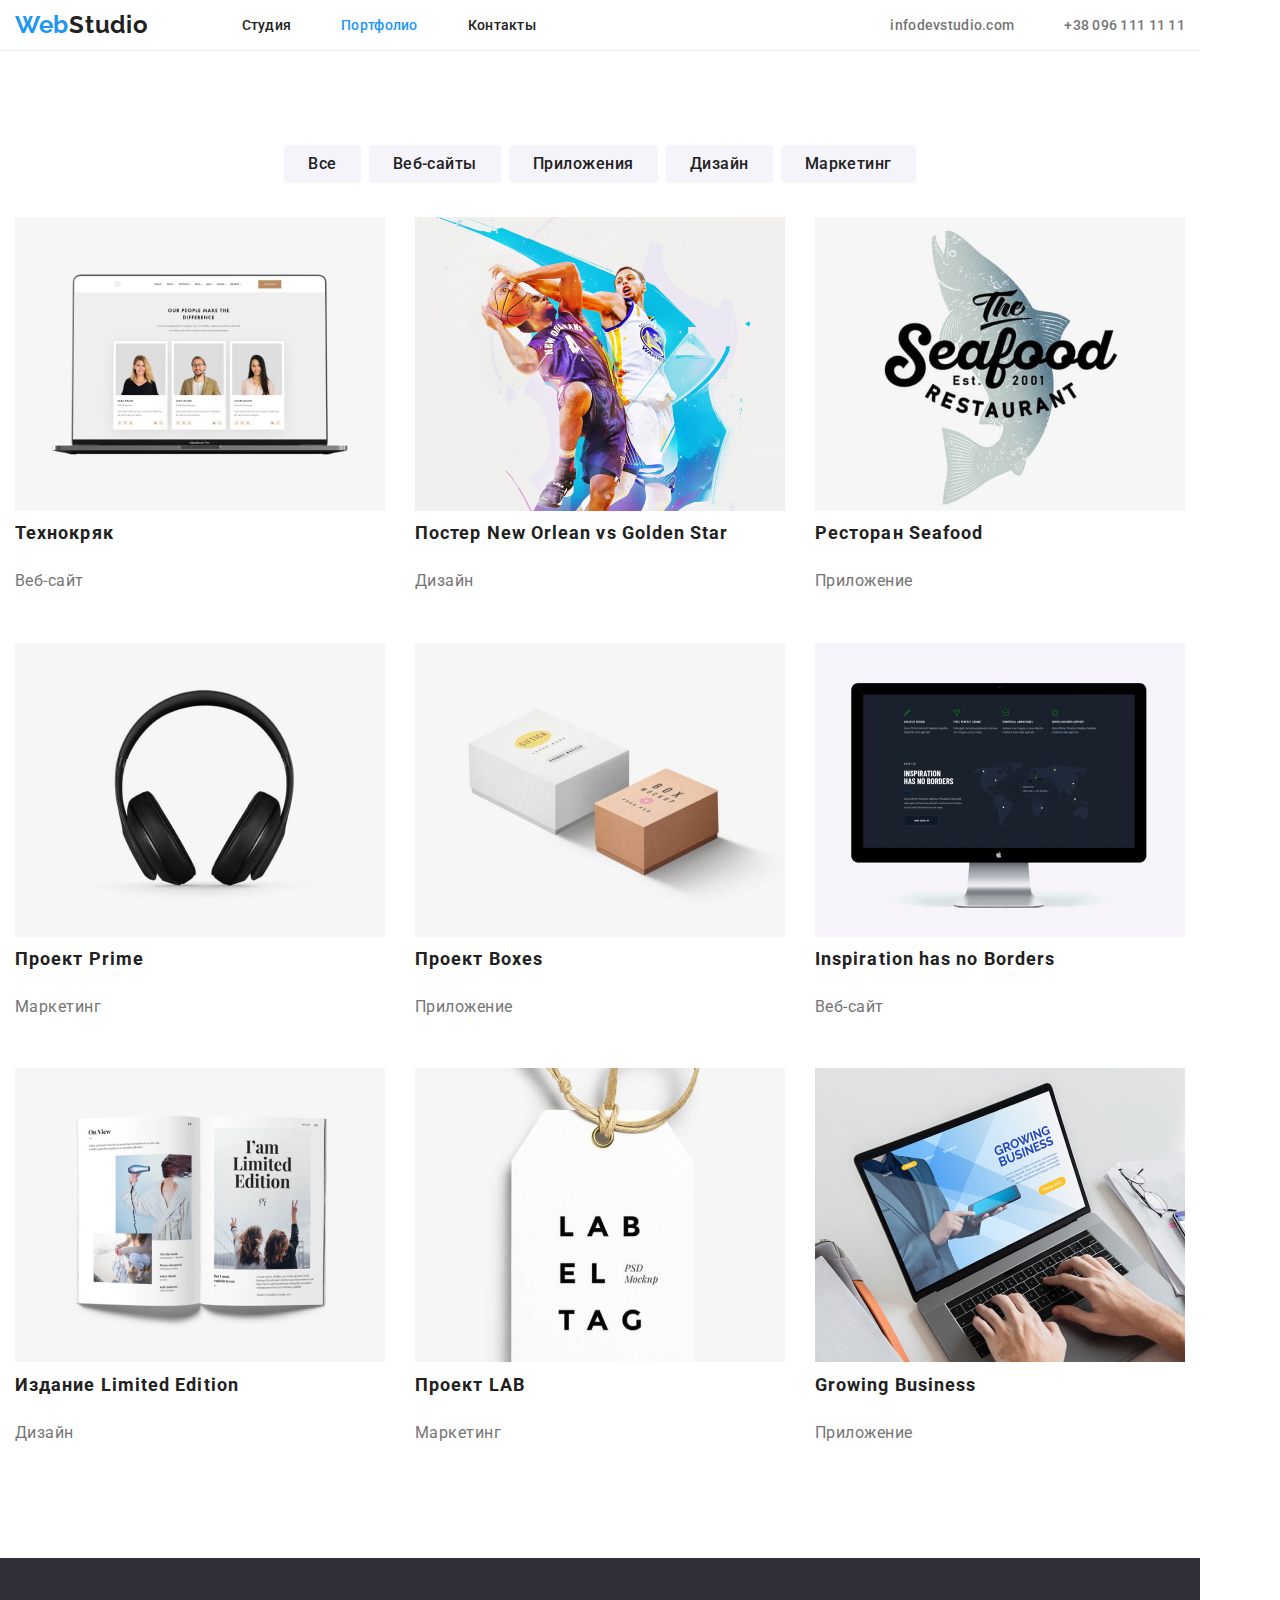
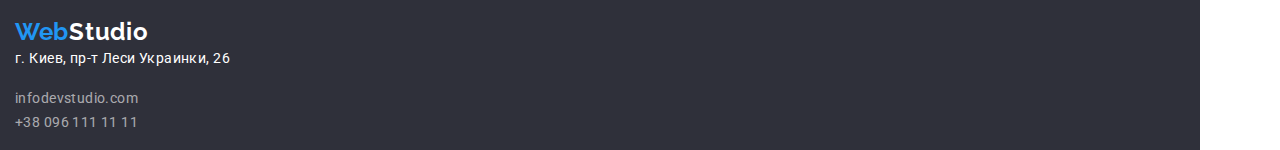
==== commit 7afe7736: "HW-3" ====
--- a/portfolio.html
+++ b/portfolio.html
@@ -1,114 +1,116 @@
 <!DOCTYPE html>
 <html lang="ru">
-<head>
-    <meta charset="UTF-8">
-    <meta http-equiv="X-UA-Compatible" content="IE=edge">
-    <meta name="viewport" content="width=device-width, initial-scale=1.0">
+  <head>
+    <meta charset="UTF-8" />
+    <meta http-equiv="X-UA-Compatible" content="IE=edge" />
+    <meta name="viewport" content="width=device-width, initial-scale=1.0" />
     <title>Portfolio</title>
-    <link rel="preconnect" href="https://fonts.googleapis.com">
-    <link rel="preconnect" href="https://fonts.gstatic.com" crossorigin>
-    <link href="https://fonts.googleapis.com/css2?family=Raleway:wght@700&family=Roboto:wght@400;500;700;900&display=swap"
-        rel="stylesheet">
-    <link rel="stylesheet" href="./css/styles.css">
-</head>
-<body>
-    <header>
-        <a href="#" class="logo">Web<span class="logo-header">Studio</span></a>
-        
-        <nav class="site-nav">
-            <ul>
-                <li><a href="./index.html" class="link auth-link ">Студия</a></li>
-                <li><a href="./portfolio.html" class="link auth-link current">Портфолио</a></li>
-                <li><a href="#" class="link auth-link">Контакты</a></li>
-            </ul>
-        </nav>
-        
-        <ul class="auth-header">
-            <li>
-                <a href="mailto:infodevstudio.com" class="auth-link link">infodevstudio.com</a>
-            </li>
-            <li>
-                <a href="tel:+380961111111" class="auth-link link">+38 096 111 11 11</a>
-            </li>
+    <link rel="preconnect" href="https://fonts.googleapis.com" />
+    <link rel="preconnect" href="https://fonts.gstatic.com" crossorigin />
+    <link
+      href="https://fonts.googleapis.com/css2?family=Raleway:wght@700&family=Roboto:wght@400;500;700;900&display=swap"
+      rel="stylesheet"
+    />
+    <link rel="stylesheet"
+    href=https://cdnjs.cloudflare.com/ajax/libs/modern-normalize/1.1.0/modern-normalize.min.css>
+    <link rel="stylesheet" href="./css/styles.css" />
+  </head>
+  <body>
+    <header class="container botton-line">
+      <a href="#" class="logo">Web<span class="logo-header">Studio</span></a>
+
+      <nav class="site-nav">
+        <ul class="nav-container">
+          <li><a href="./index.html" class="link auth-link">Студия</a></li>
+          <li><a href="./portfolio.html" class="link auth-link current">Портфолио</a></li>
+          <li><a href="#" class="link auth-link">Контакты</a></li>
         </ul>
+      </nav>
+
+      <ul class="auth-header">
+        <li>
+          <a href="mailto:infodevstudio.com" class="auth-link link">infodevstudio.com</a>
+        </li>
+        <li>
+          <a href="tel:+380961111111" class="auth-link link">+38 096 111 11 11</a>
+        </li>
+      </ul>
     </header>
 
     <main>
-        <section>
+      <section container>
+        <h1 class="visually-hidden">Портфолио</h1>
+        <ul class="container filter-button-list">
+          <li><button type="button" class="filter-button filter">Все</button></li>
+          <li><button type="button" class="filter-button filter">Веб-сайты</button></li>
+          <li><button type="button" class="filter-button filter">Приложения</button></li>
+          <li><button type="button" class="filter-button filter">Дизайн</button></li>
+          <li><button type="button" class="filter-button filter">Маркетинг</button></li>
+        </ul>
 
-            <h1>Портфолио</h1>
-            <ul>
-                <li><button type="button" class="filter-button filter">Все</button></li>
-                <li><button type="button" class="filter-button filter">Веб-сайты</button></li>
-                <li><button type="button" class="filter-button filter">Приложения</button></li>
-                <li><button type="button" class="filter-button filter">Дизайн</button></li>
-                <li><button type="button" class="filter-button filter">Маркетинг</button></li>
-            </ul>
-
-            <ul>
-                <li>
-                    <img src="./images/people.jpg" alt="Люди" width="370">
-                    <h2 class="card-title">Технокряк</h2>
-                    <p class="card-filter">Веб-сайт</p>
-                </li>
-                <li>
-                    <img src="./images/sport.jpg" alt="Спортсмены" width="370">
-                    <h2 class="card-title">Постер <span lang="en">New Orlean vs Golden Star</span></h2>
-                    <p class="card-filter">Дизайн</p>
-                </li>
-                <li>
-                    <img src="./images/seafood.jpg" alt="Морская еда" width="370">
-                    <h2 class="card-title">Ресторан <span lang="en">Seafood</span></h2>
-                    <p class="card-filter">Приложение</p>
-                </li>
-                <li>
-                    <img src="./images/nausnik.jpg" alt="Наушники" width="370">
-                    <h2 class="card-title">Проект <span lang="en">Prime</span> </h2>
-                    <p class="card-filter">Маркетинг</p>
-                </li>
-                <li>
-                    <img src="./images/boxes.jpg" alt="Подарочная упаковка" width="370">
-                    <h2 class="card-title">Проект <span lang="en">Boxes</span></h2>
-                    <p class="card-filter">Приложение</p>
-                </li>
-                <li>
-                    <img src="./images/display.jpg" alt="Монитор" width="370">
-                    <h2 class="card-title"><span lang="en">Inspiration has no Borders</span></h2>
-                    <p class="card-filter">Веб-сайт</p>
-                </li>
-                <li>
-                    <img src="./images/book.jpg" alt="Книга" width="370">
-                    <h2 class="card-title">Издание <span lang="en"></span> Limited Edition</h2>
-                    <p class="card-filter">Дизайн</p>
-                </li>
-                <li>
-                    <img src="./images/sheet.jpg" alt="Этикетка" width="370">
-                    <h2 class="card-title">Проект  <span lang="en">LAB</span> </h2>
-                    <p class="card-filter">Маркетинг</p>
-                </li>
-                <li>
-                    <img src="./images/notebook.jpg" alt="Ноутбук" width="370">
-                    <h2 class="card-title"> <span lang="en">Growing Business</span> </h2>
-                    <p class="card-filter">Приложение</p>
-                </li>
-            </ul>
-        </section>
+        <ul class="container filter-cards">
+          <li>
+            <img src="./images/people.jpg" alt="Люди" width="370" />
+            <h2 class="card-title">Технокряк</h2>
+            <p class="card-filter">Веб-сайт</p>
+          </li>
+          <li>
+            <img src="./images/sport.jpg" alt="Спортсмены" width="370" />
+            <h2 class="card-title">Постер <span lang="en">New Orlean vs Golden Star</span></h2>
+            <p class="card-filter">Дизайн</p>
+          </li>
+          <li>
+            <img src="./images/seafood.jpg" alt="Морская еда" width="370" />
+            <h2 class="card-title">Ресторан <span lang="en">Seafood</span></h2>
+            <p class="card-filter">Приложение</p>
+          </li>
+          <li>
+            <img src="./images/nausnik.jpg" alt="Наушники" width="370" />
+            <h2 class="card-title">Проект <span lang="en">Prime</span></h2>
+            <p class="card-filter">Маркетинг</p>
+          </li>
+          <li>
+            <img src="./images/boxes.jpg" alt="Подарочная упаковка" width="370" />
+            <h2 class="card-title">Проект <span lang="en">Boxes</span></h2>
+            <p class="card-filter">Приложение</p>
+          </li>
+          <li>
+            <img src="./images/display.jpg" alt="Монитор" width="370" />
+            <h2 class="card-title"><span lang="en">Inspiration has no Borders</span></h2>
+            <p class="card-filter">Веб-сайт</p>
+          </li>
+          <li>
+            <img src="./images/book.jpg" alt="Книга" width="370" />
+            <h2 class="card-title">Издание <span lang="en"></span> Limited Edition</h2>
+            <p class="card-filter">Дизайн</p>
+          </li>
+          <li>
+            <img src="./images/sheet.jpg" alt="Этикетка" width="370" />
+            <h2 class="card-title">Проект <span lang="en">LAB</span></h2>
+            <p class="card-filter">Маркетинг</p>
+          </li>
+          <li>
+            <img src="./images/notebook.jpg" alt="Ноутбук" width="370" />
+            <h2 class="card-title"><span lang="en">Growing Business</span></h2>
+            <p class="card-filter">Приложение</p>
+          </li>
+        </ul>
+      </section>
     </main>
 
-    <footer class="background-footer">
-        <a href="#" class="logo">Web<span class="logo-footer">Studio</span></a>
-        <address class="adress">
-            г. Киев, пр-т Леси Украинки, 26
-        </address>
-        <ul>
-            <li>
-                <a href="mailto:infodevstudio.com" class="footer-auth">infodevstudio.com</a>
-            </li>
-            <li>
-                <a href="tel:+380961111111" class="footer-auth">+38 096 111 11 11</a>
-            </li>
+    <footer class="background-footer container">
+      <div class="footer-column">
+        <a href="#" class="logo logofuter-padding">Web<span class="logo-footer">Studio</span></a>
+        <address class="adress">г. Киев, пр-т Леси Украинки, 26</address>
+        <ul class="adress-padding">
+          <li>
+            <a href="mailto:infodevstudio.com" class="footer-auth">infodevstudio.com</a>
+          </li>
+          <li>
+            <a href="tel:+380961111111" class="footer-auth">+38 096 111 11 11</a>
+          </li>
         </ul>
+      </div>
     </footer>
-    
-</body>
-</html>+  </body>
+</html>
--- a/css/styles.css
+++ b/css/styles.css
@@ -15,13 +15,36 @@
     --button-background: #F5F4FA;
 }
 
-/* Общие стили для тега боди */
+/* Глобальные стили */
+html {
+    box-sizing: border-box;
+}
+
 body{
     font-family: Roboto, sans-serif;
     color: var(--main-text-color)
 }
 
 
+/* Утилитные стили */
+.section {
+    padding-top: 94px;
+    padding-bottom: 94px;
+}
+
+/* Стили для обнуления верхних отступов у элементов */
+h1,
+h1,
+h2,
+h3,
+h4,
+h5,
+h6,
+p {
+    margin-top: 0;
+}
+
+
 /* Цвет половины логотипа */
 .logo-header {
     color: var(--main-text-color);
@@ -32,6 +55,16 @@
     list-style: none;
 
 }
+
+/* HADER */
+.container {
+    display: flex;
+    width: 1200px;
+    padding: 0 15px;
+    /* outline: 1px dotted red; */
+    align-items: center;
+}
+
 .logo {   
         font-family: 'Raleway';
         font-weight: 700;
@@ -40,22 +73,44 @@
         letter-spacing: 0.03em;
         color: var(--brend-color);
         text-decoration: none;
-}
-/* HADER */
+        margin-right: 93px;
+}
+
 .link {
     text-decoration: none;
 }
 /* Навигация */
+.site-nav {
+    padding: 0;
+}
+.nav-container {
+    display: flex;
+    padding-left: 0;
+    gap: 50px;
+}
+/* Вариант пробелов между лишками навигации, 
+но гап удобнее
+.nav-container li:not(:last-child) {
+    margin-right: 50px;
+} */
+
 .site-nav a {
     font-weight: 500;
     font-size: 14px;
     line-height: 1.2;
     letter-spacing: 0.02em;
     color: var(--main-text-color);
+    padding: 20px 0;
 }
 
 .site-nav .link.current {
     color: var(--brend-color);
+}
+
+.auth-header {
+    display: flex;
+    margin-left: auto;
+    gap: 50px;
 }
 
 .auth-link {
@@ -71,7 +126,41 @@
     color: var(--brend-color);
 }
 
+.botton-line {
+    border-bottom: 1px solid #ececec;
+}
+
+/* Область кнопок фильтров */
+
+/* Визуальное скрытие заголовка ПОРТФОЛИО */
+.visually-hidden {
+    border: 0;
+    clip: rect(0 0 0 0);
+    -webkit-clip-path: polygon(0px 0px, 0px 0px, 0px 0px);
+    clip-path: polygon(0px 0px, 0px 0px, 0px 0px);
+    height: 1px;
+    margin: -1px;
+    overflow: hidden;
+    padding: 0;
+    position: absolute;
+    width: 1px;
+    white-space: nowrap;
+}
+
+.filter-button-list {
+    display: flex;
+    justify-content: center;
+    gap: 8px;
+    margin: 0;
+    padding-top: 94px;
+}
+
+
 .filter-button {
+    border: none;
+    border-radius: 4px;
+    padding: 6px 24px;
+
     font-family: inherit;
     font-weight: 500;
     font-size: 16px;
@@ -79,7 +168,7 @@
     letter-spacing: 0.03em;
     color: var(--main-text-color);
     background-color: var(--button-background);
-    cursor: pointer;
+    cursor: pointer;    
 }
 
 .filter-button.filter:hover,
@@ -89,6 +178,14 @@
     color: #fff;
 }
 /* Область карточек */
+.filter-cards {
+    flex-wrap: wrap;
+    gap: 30px;
+    margin: 0;
+    padding-top: 34px;
+    padding-bottom: 94px;
+}
+
 .card-title {
 font-weight: 700;
 font-size: 18px;
@@ -105,7 +202,10 @@
 }
 
 /* Footer */
-
+.footer-column {
+    flex-direction: column;
+    padding-top: 60px;
+}
 .background-footer {
     background-color: var(--footer-color);
 }
@@ -115,6 +215,9 @@
     text-decoration: none;
 }
 
+.adress-padding{
+    padding-left: 0;
+}
 .adress {
     font-size: 14px;
     line-height: 1.7;
@@ -138,17 +241,34 @@
 
 /* index.html MAIN*/
 /* кнопка героя */
-.hero {
+
+.hero-section {
+        display: block;
+        width: 1200px;
+        height: 600px;
+        background-color: #2F303A;
+        padding: 0 15px;
+}
+
+.hero-text {
     font-weight: 900;
     font-size: 44px;
     line-height: 1.4;
     letter-spacing: 0.06em;
     text-transform: uppercase;
     color: var(--white);
-    background-color: #2F303A;
+    
+    text-align: center;
+    padding-top: 200px;
+    padding-bottom: 30px;
+    margin: 0;
+
 }
 
 .hero-button {
+    display: block;
+    margin: 0 auto;
+
     font-family: inherit;
     background-color: var(--brend-color);
     font-weight: 700;
@@ -158,7 +278,24 @@
     color: var(--white);
     cursor: pointer;
 }
+
 /* преимущества */
+.advanteges-list {
+    display: flex;
+    padding-left: 0;
+    margin-top: 0;
+    margin-bottom: 0;
+}
+.advanteges-width {
+    width: 270px;
+}
+
+
+.advanteges:not(:last-child) {
+     margin-right: 30px;
+}
+
+
 .advanteges-h2 {
     font-weight: 700;
     font-size: 14px;
@@ -176,6 +313,10 @@
 }
 
 .info-heading {
+    margin-bottom: 50px;
+    /* padding-top: 94px; */
+
+
     font-weight: 700;
     font-size: 36px;
     line-height: 1.2;
@@ -183,6 +324,16 @@
     color: var(--main-text-color);
 }
 
+.info-column {
+    flex-direction: column;
+}
+
+.info-link {
+    display: flex;
+    margin: 0;
+    padding-bottom: 94px;
+}
+
 .our-team-h3 {
     font-weight: 500;
     font-size: 16px;
@@ -196,4 +347,20 @@
     line-height: 1.2;
     letter-spacing: 0.03em;
     color: var(--second-text-color);
+}
+
+.bcg {
+    background-color: #F5F4FA;;
+}
+
+.team-column {
+    flex-direction: column;
+
+}
+
+.team-list {
+    display: flex;
+    margin: 0;
+    padding-bottom: 94px;
+    padding-left: 0;
 }